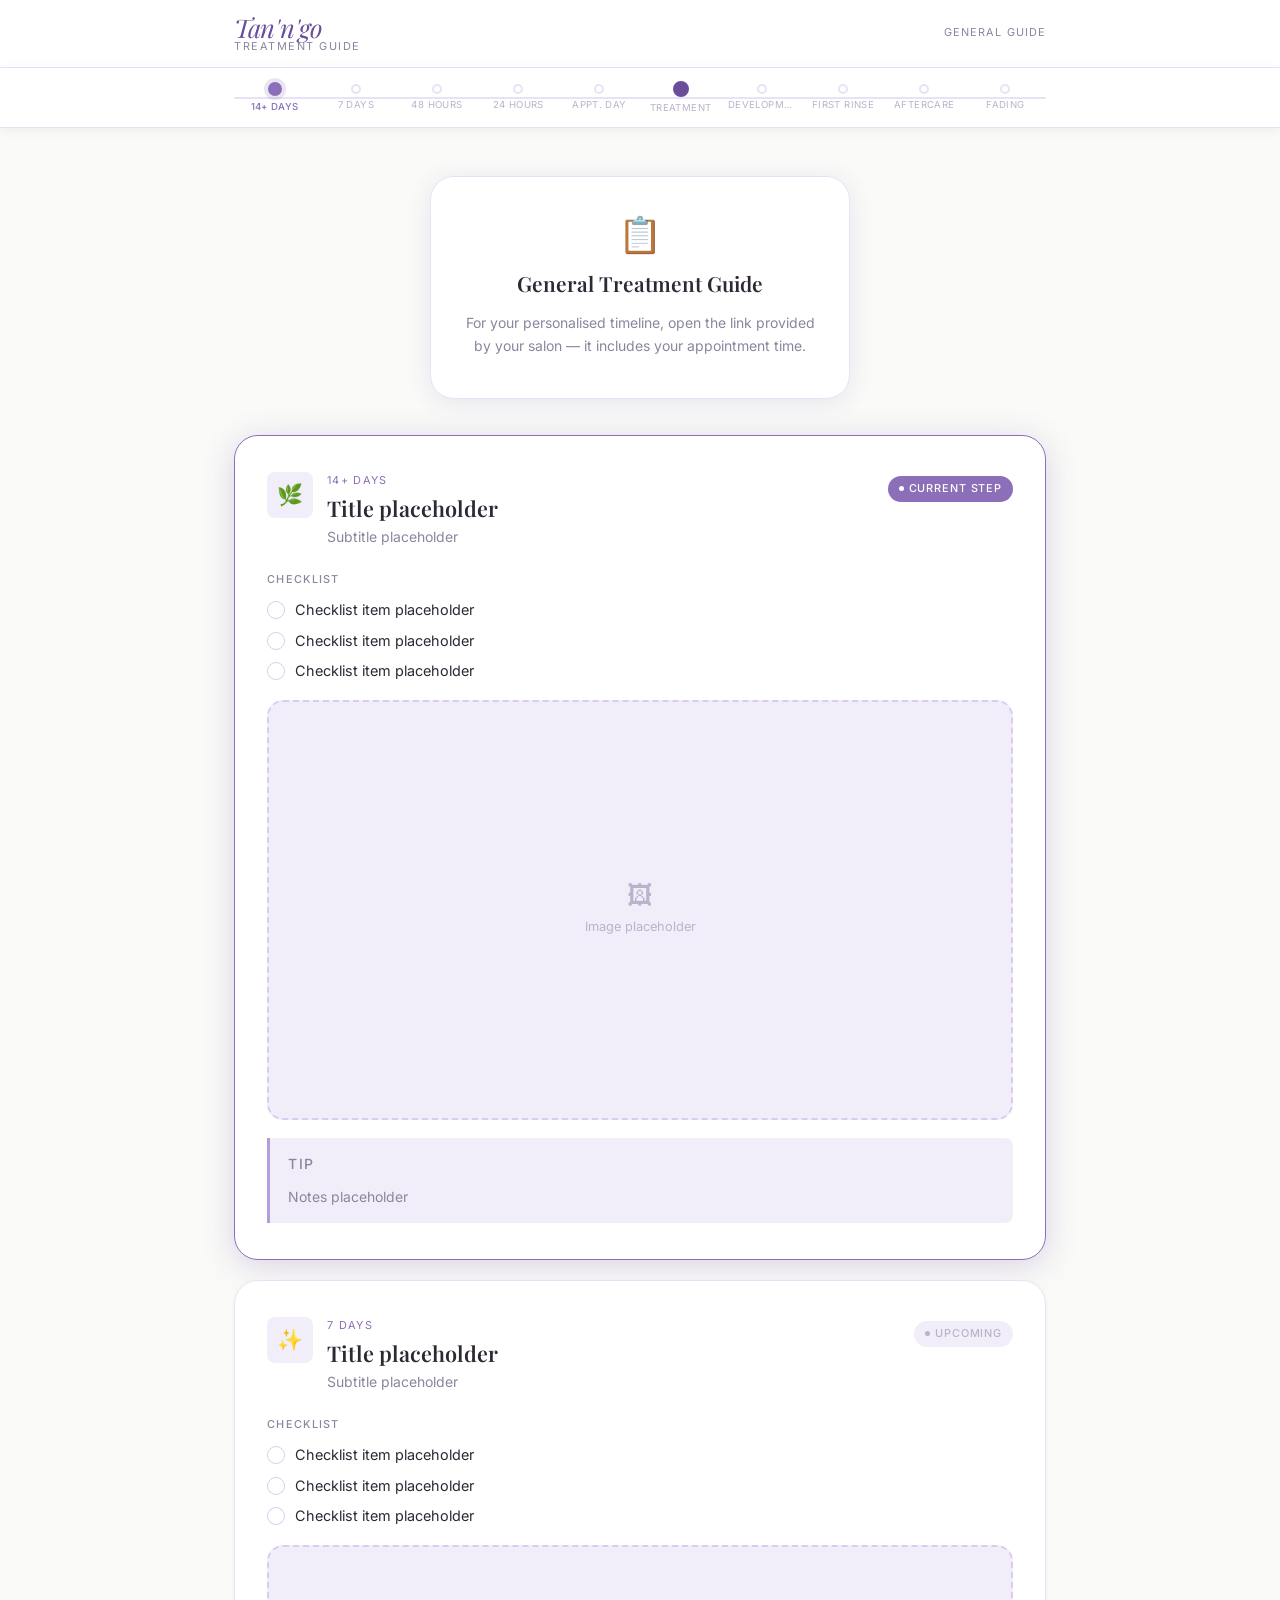
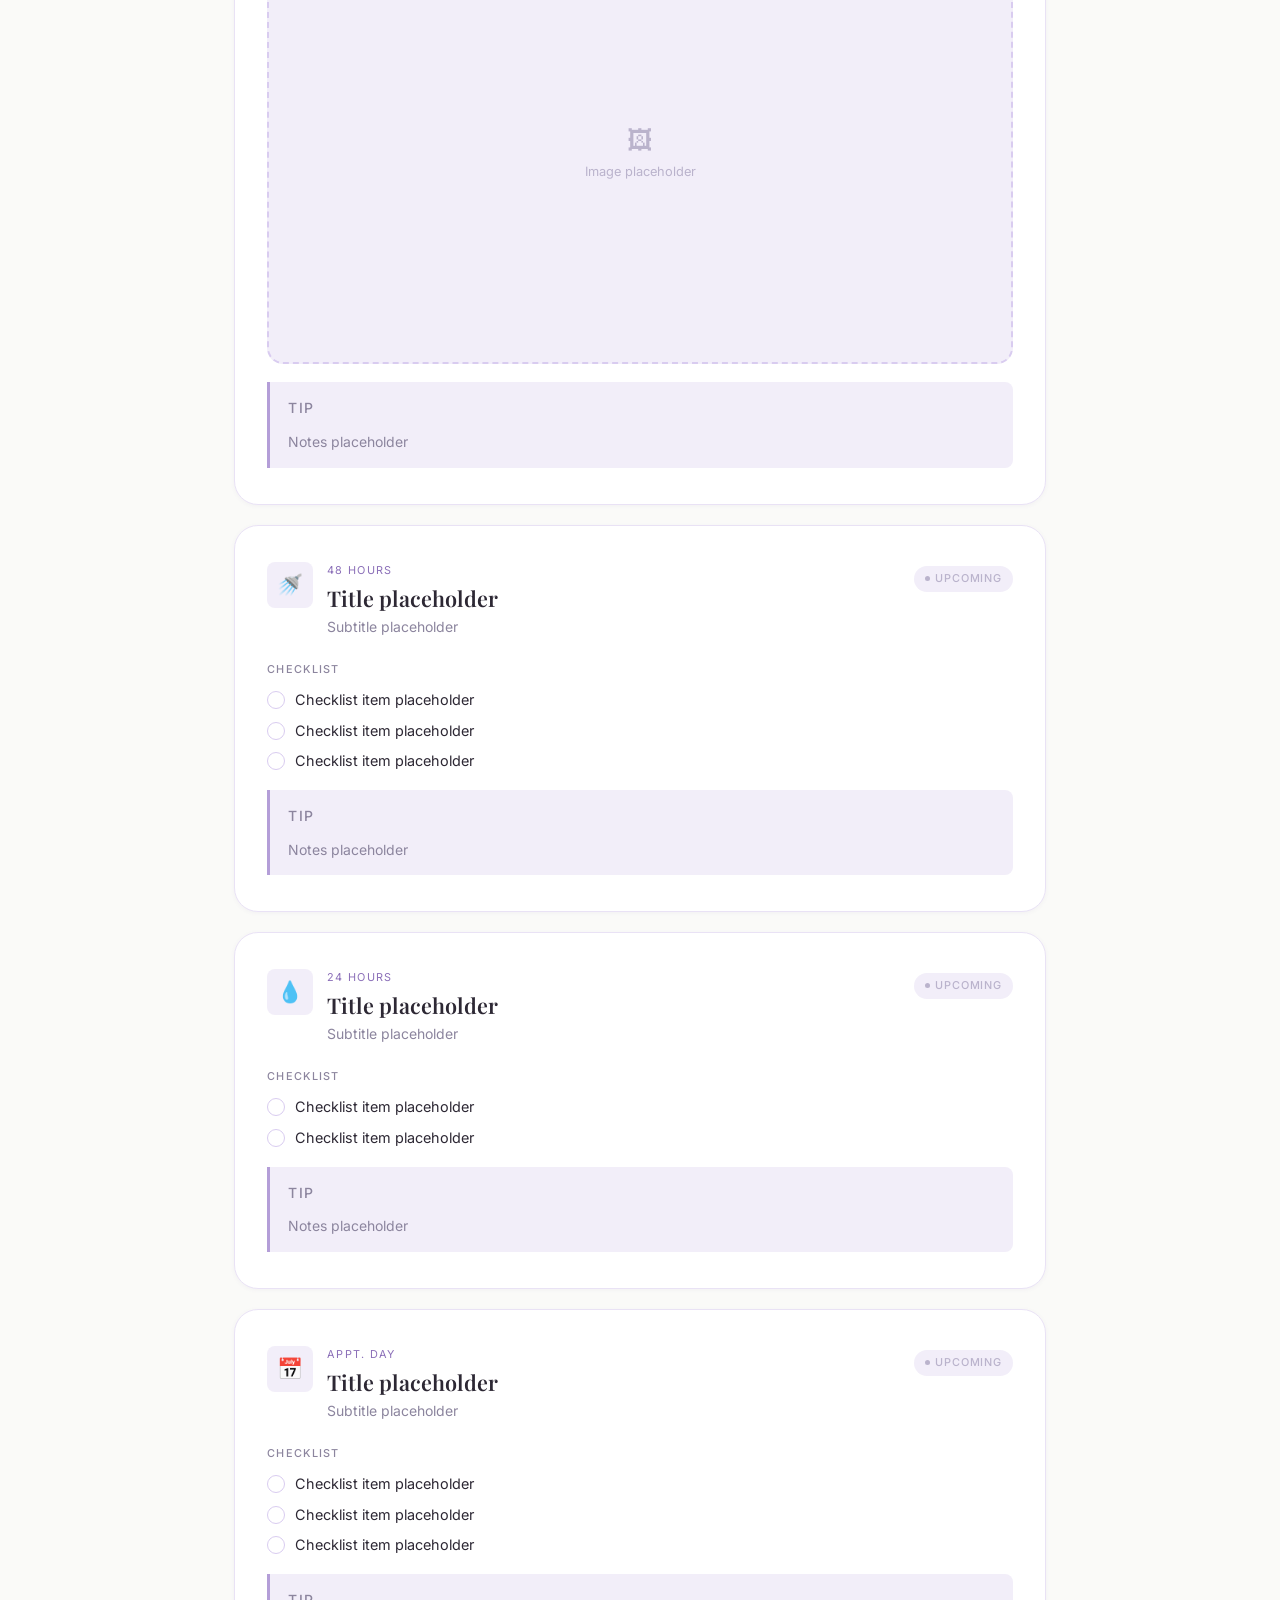
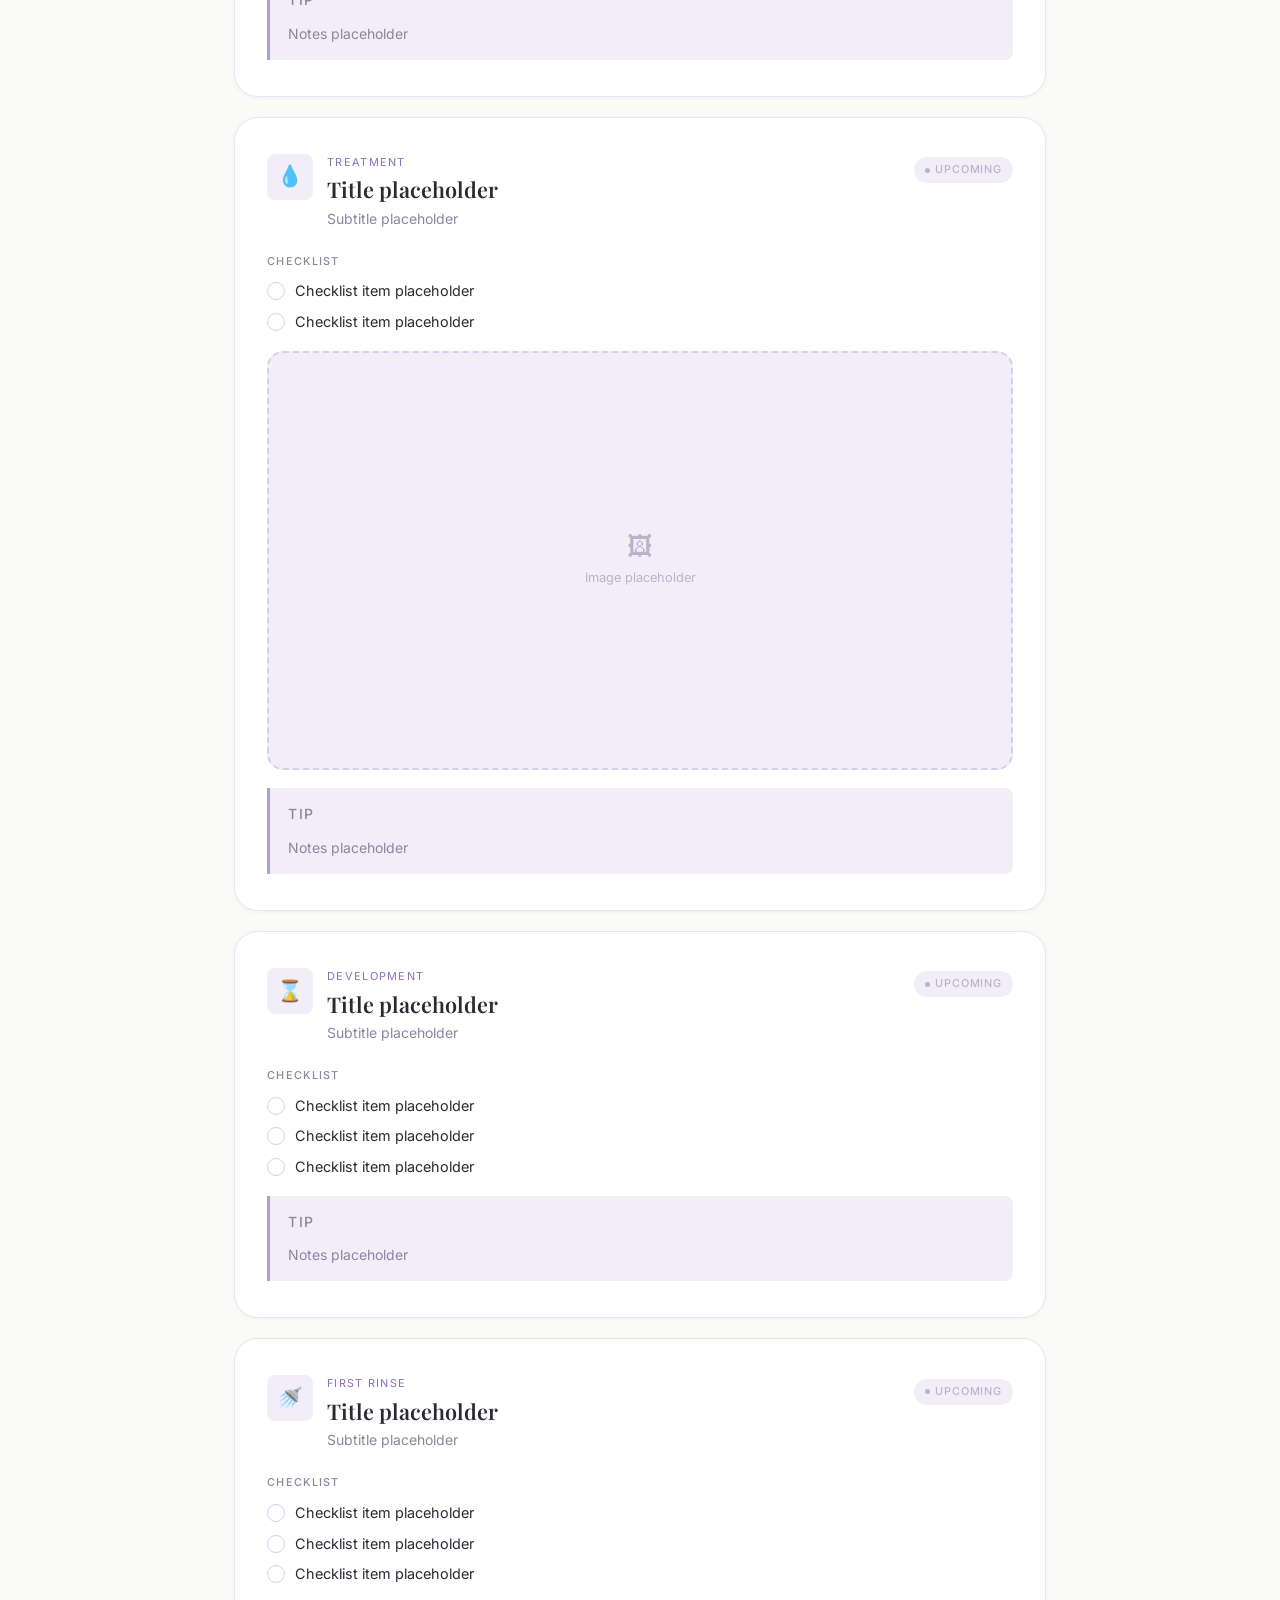
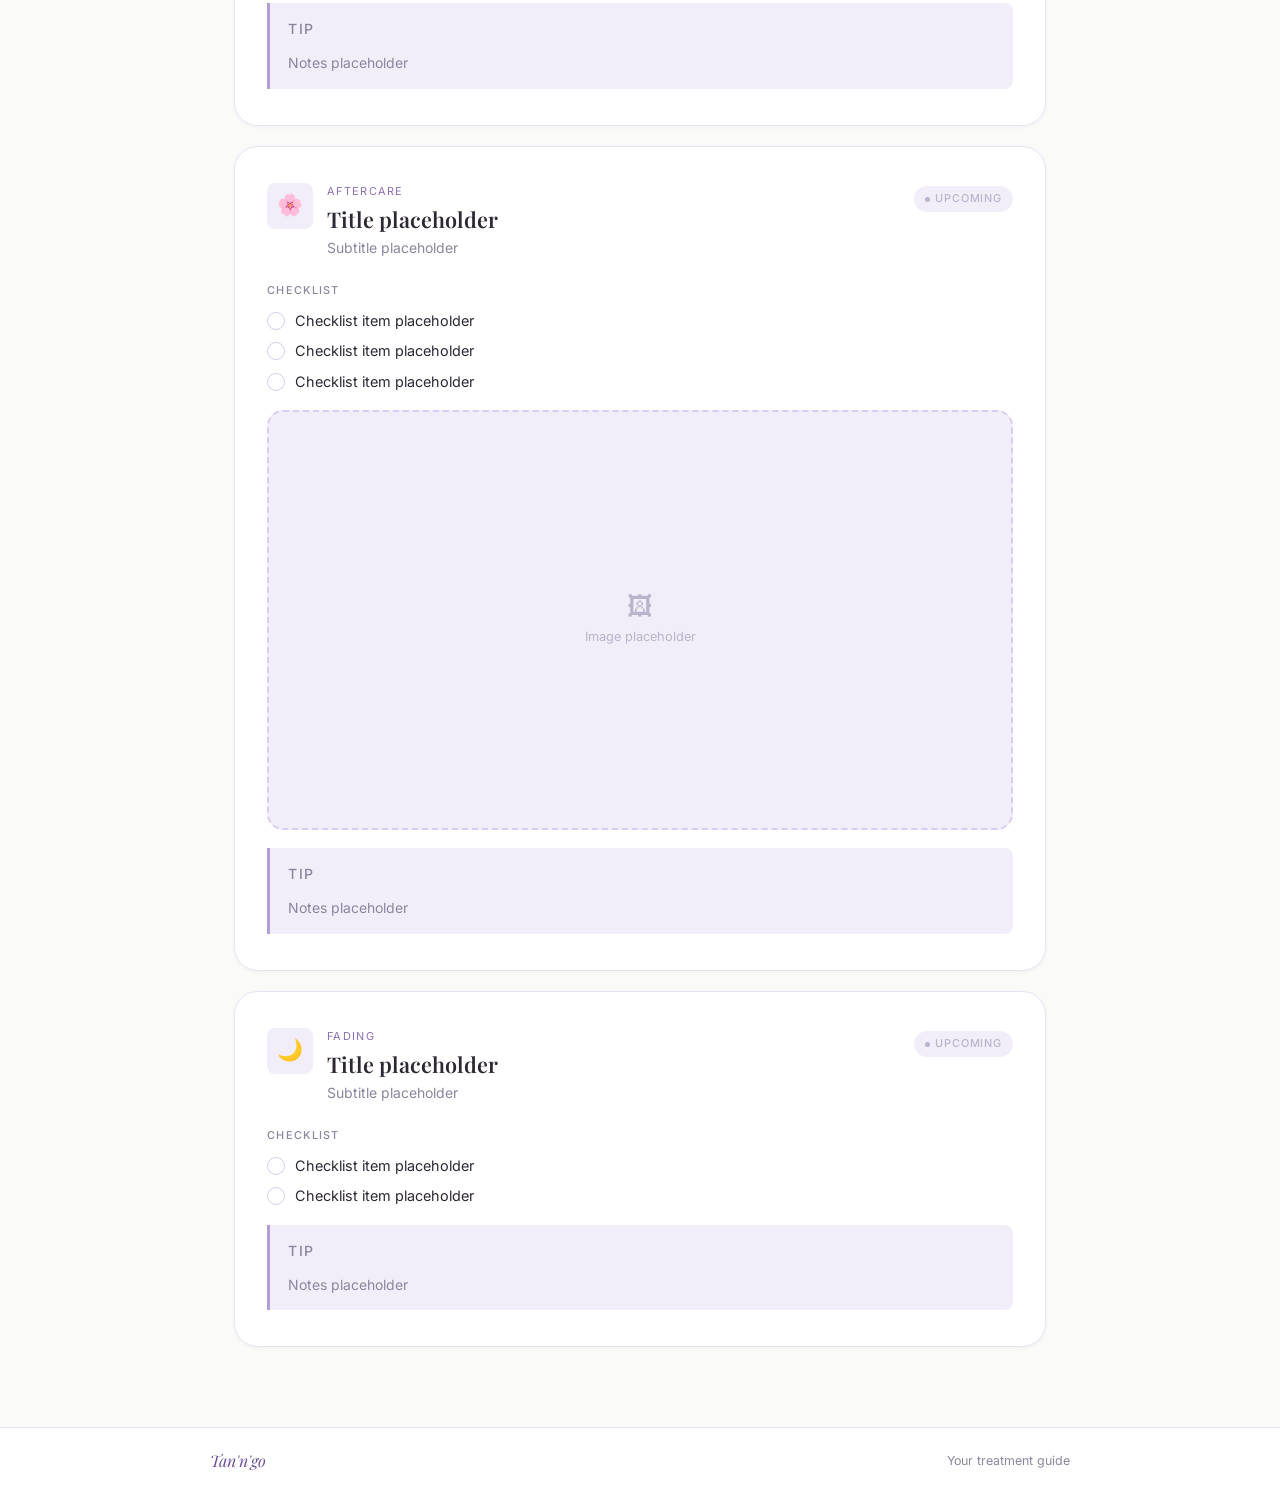
==== index.html @ 3d072a29 "initial commit" ====
<!DOCTYPE html>
<html lang="en">
<head>
  <meta charset="UTF-8">
  <meta name="viewport" content="width=device-width, initial-scale=1.0">
  <title>Tan'n'go &middot; Treatment Guide</title>
  <meta name="description" content="Your personal spray tan treatment guide">
  <meta name="theme-color" content="#FAFAF8">

  <!-- Fonts: Playfair Display (serif headings) + Inter (sans body) -->
  <link rel="preconnect" href="https://fonts.googleapis.com">
  <link rel="preconnect" href="https://fonts.gstatic.com" crossorigin>
  <link href="https://fonts.googleapis.com/css2?family=Playfair+Display:ital,wght@0,400;0,600;1,400&family=Inter:wght@300;400;500&display=swap" rel="stylesheet">

  <link rel="stylesheet" href="styles.css">
</head>
<body class="js-loading">

  <!-- ── Site Header ──────────────────────────────────────── -->
  <header class="site-header" id="site-header">
    <div class="site-header__inner">
      <div class="brand">
        <span class="brand__name">Tan'n'go</span>
        <span class="brand__tagline">Treatment Guide</span>
      </div>
      <div class="appointment-badge" id="appointment-badge" aria-live="polite">
        <!-- Populated by script.js -->
      </div>
    </div>
  </header>

  <!-- ── Sticky Progress Timeline ────────────────────────── -->
  <nav class="progress-timeline" id="progress-timeline" aria-label="Treatment stages">
    <div class="progress-timeline__inner" id="progress-timeline-inner">
      <!-- Populated by script.js -->
    </div>
  </nav>

  <!-- ── No-timestamp notice (shown when URL param is missing) -->
  <div class="no-timestamp-notice" id="no-timestamp-notice" hidden role="status">
    <div class="notice-card">
      <div class="notice-card__icon" aria-hidden="true">&#128203;</div>
      <h2>General Treatment Guide</h2>
      <p>
        For your personalised timeline, open the link provided by your salon &mdash;
        it includes your appointment time.
      </p>
    </div>
  </div>

  <!-- ── Stage Cards ──────────────────────────────────────── -->
  <main class="stages-container" id="stages-container" role="main">
    <!-- Populated by script.js -->
  </main>

  <!-- ── Footer ───────────────────────────────────────────── -->
  <footer class="site-footer">
    <div class="site-footer__inner">
      <span class="site-footer__brand">Tan'n'go</span>
      <span class="site-footer__copy">Your treatment guide</span>
    </div>
  </footer>

  <script src="script.js"></script>
</body>
</html>
---- styles.css ----
/* ============================================================
   Tan'n'go Treatment Guide — Stylesheet
   Mobile-first, premium beauty aesthetic
   ============================================================ */

/* ── Design Tokens ──────────────────────────────────────── */
:root {
  /* Colour palette */
  --c-bg:              #FAFAF8;
  --c-surface:         #FFFFFF;
  --c-surface-raised:  #FFFFFF;
  --c-lavender-pale:   #F2EEF9;
  --c-lavender:        #D9CCF0;
  --c-purple-light:    #B49ED8;
  --c-purple:          #8B6FB8;
  --c-purple-dark:     #6A4E9C;
  --c-text:            #2D2834;
  --c-text-muted:      #8C859E;
  --c-text-faint:      #BAB3CC;
  --c-border:          #E9E2F5;
  --c-success:         #7BAE8C;

  /* Typography */
  --f-serif:  'Playfair Display', Georgia, 'Times New Roman', serif;
  --f-sans:   'Inter', system-ui, -apple-system, BlinkMacSystemFont, sans-serif;

  /* Radii */
  --r-sm:  8px;
  --r-md:  16px;
  --r-lg:  24px;
  --r-xl:  32px;

  /* Shadows */
  --shadow-xs:     0 1px 4px  rgba(107, 78, 156, 0.06);
  --shadow-sm:     0 2px 10px rgba(107, 78, 156, 0.08);
  --shadow-md:     0 4px 24px rgba(107, 78, 156, 0.12);
  --shadow-lg:     0 8px 40px rgba(107, 78, 156, 0.18);
  --shadow-active: 0 6px 32px rgba(107, 78, 156, 0.22);

  /* Layout */
  --header-h:   68px;
  --timeline-h: 60px;
  --max-w:      860px;
  --page-px:    24px;

  /* Transitions */
  --t-fast:   0.15s ease;
  --t-base:   0.25s ease;
  --t-slow:   0.4s ease;
}

/* ── Reset ──────────────────────────────────────────────── */
*,
*::before,
*::after {
  box-sizing: border-box;
  margin: 0;
  padding: 0;
}

html {
  font-size: 16px;
  scroll-behavior: smooth;
  /* Proximity snapping — user can scroll freely, sections snap softly */
  /* scroll-snap-type: y proximity; */
}

body {
  font-family: var(--f-sans);
  background: var(--c-bg);
  color: var(--c-text);
  line-height: 1.65;
  min-height: 100vh;
  -webkit-font-smoothing: antialiased;
}

/* Suppress animation flash on first load */
body.js-loading * {
  animation-play-state: paused !important;
}

/* ── Site Header ────────────────────────────────────────── */
.site-header {
  height: var(--header-h);
  background: var(--c-surface);
  border-bottom: 1px solid var(--c-border);
}

.site-header__inner {
  max-width: var(--max-w);
  margin: 0 auto;
  height: 100%;
  padding: 0 var(--page-px);
  display: flex;
  align-items: center;
  justify-content: space-between;
  gap: 16px;
}

/* Brand */
.brand {
  display: flex;
  flex-direction: column;
  gap: 1px;
  flex-shrink: 0;
}

.brand__name {
  font-family: var(--f-serif);
  font-style: italic;
  font-size: 1.6rem;
  font-weight: 400;
  color: var(--c-purple-dark);
  letter-spacing: -0.01em;
  line-height: 1;
}

.brand__tagline {
  font-size: 0.68rem;
  text-transform: uppercase;
  letter-spacing: 0.14em;
  color: var(--c-text-muted);
  line-height: 1;
}

/* Appointment badge */
.appointment-badge {
  text-align: right;
  min-width: 0;
}

.appointment-badge__label {
  display: block;
  font-size: 0.68rem;
  text-transform: uppercase;
  letter-spacing: 0.1em;
  color: var(--c-text-muted);
  margin-bottom: 2px;
}

.appointment-badge__date {
  display: block;
  font-size: 0.85rem;
  font-weight: 500;
  color: var(--c-text);
  white-space: nowrap;
  overflow: hidden;
  text-overflow: ellipsis;
}

/* ── Sticky Progress Timeline ───────────────────────────── */
.progress-timeline {
  position: sticky;
  top: 0;
  z-index: 200;
  height: var(--timeline-h);
  background: var(--c-surface);
  border-bottom: 1px solid var(--c-border);
  box-shadow: var(--shadow-sm);
}

.progress-timeline__inner {
  position: relative;
  max-width: var(--max-w);
  margin: 0 auto;
  height: 100%;
  padding: 0 var(--page-px);
  display: flex;
  align-items: center;
  overflow-x: auto;
  /* Hide scrollbar — user navigates via stage nodes */
  scrollbar-width: none;
  -ms-overflow-style: none;
  gap: 0;
}

.progress-timeline__inner::-webkit-scrollbar {
  display: none;
}

/* Connecting track behind the nodes */
.timeline-track {
  position: absolute;
  top: 50%;
  left: var(--page-px);
  right: var(--page-px);
  height: 2px;
  background: var(--c-border);
  transform: translateY(-50%);
  pointer-events: none;
  border-radius: 2px;
  overflow: hidden;
}

.timeline-track__fill {
  height: 100%;
  background: linear-gradient(
    90deg,
    var(--c-purple-dark) 0%,
    var(--c-purple-light) 100%
  );
  border-radius: 2px;
  transition: width 0.5s ease;
  width: 0%;
}

/* Individual stage node */
.timeline-node {
  position: relative;
  z-index: 1;
  flex: 1;
  min-width: 0;
  display: flex;
  flex-direction: column;
  align-items: center;
  gap: 5px;
  padding: 4px 2px;
  cursor: pointer;
  border: none;
  background: transparent;
  /* Remove tap highlight on mobile */
  -webkit-tap-highlight-color: transparent;
}

.timeline-node:focus-visible {
  outline: 2px solid var(--c-purple);
  outline-offset: 2px;
  border-radius: 4px;
}

.timeline-node__dot {
  width: 10px;
  height: 10px;
  border-radius: 50%;
  border: 2px solid var(--c-border);
  background: var(--c-surface);
  transition:
    width var(--t-base),
    height var(--t-base),
    background var(--t-base),
    border-color var(--t-base),
    box-shadow var(--t-base);
  flex-shrink: 0;
}

.timeline-node__label {
  font-size: 0.6rem;
  text-transform: uppercase;
  letter-spacing: 0.04em;
  color: var(--c-text-faint);
  text-align: center;
  white-space: nowrap;
  overflow: hidden;
  text-overflow: ellipsis;
  max-width: 68px;
  transition: color var(--t-base);
  line-height: 1.2;
}

/* Past node */
.timeline-node.is-past .timeline-node__dot {
  background: var(--c-purple-light);
  border-color: var(--c-purple-light);
}

.timeline-node.is-past .timeline-node__label {
  color: var(--c-purple-light);
}

/* Active node */
.timeline-node.is-active .timeline-node__dot {
  width: 14px;
  height: 14px;
  background: var(--c-purple);
  border-color: var(--c-purple);
  box-shadow: 0 0 0 4px rgba(139, 111, 184, 0.18);
}

.timeline-node.is-active .timeline-node__label {
  color: var(--c-purple);
  font-weight: 500;
}

/* Special: appointment node */
.timeline-node.is-appointment .timeline-node__dot {
  width: 16px;
  height: 16px;
  background: var(--c-purple-dark);
  border-color: var(--c-purple-dark);
}

.timeline-node.is-appointment.is-past .timeline-node__dot,
.timeline-node.is-appointment.is-active .timeline-node__dot {
  background: var(--c-purple-dark);
  border-color: var(--c-purple-dark);
}

/* ── No-timestamp Notice ────────────────────────────────── */
.no-timestamp-notice {
  padding: 48px var(--page-px) 0;
  display: flex;
  justify-content: center;
}

.notice-card {
  background: var(--c-surface);
  border-radius: var(--r-lg);
  border: 1px solid var(--c-border);
  padding: 40px 32px;
  max-width: 420px;
  text-align: center;
  box-shadow: var(--shadow-md);
}

.notice-card__icon {
  font-size: 2.2rem;
  margin-bottom: 14px;
  line-height: 1;
}

.notice-card h2 {
  font-family: var(--f-serif);
  font-size: 1.3rem;
  font-weight: 600;
  color: var(--c-text);
  margin-bottom: 10px;
}

.notice-card p {
  font-size: 0.875rem;
  color: var(--c-text-muted);
  line-height: 1.7;
}

/* ── Stages Container ───────────────────────────────────── */
.stages-container {
  max-width: var(--max-w);
  margin: 0 auto;
  padding: 36px var(--page-px) 80px;
  display: flex;
  flex-direction: column;
  gap: 20px;
}

/* ── Stage Card ─────────────────────────────────────────── */
.stage-section {
  background: var(--c-surface);
  border-radius: var(--r-lg);
  border: 1.5px solid var(--c-border);
  padding: 36px 32px;
  box-shadow: var(--shadow-xs);
  transition:
    opacity var(--t-slow),
    border-color var(--t-slow),
    box-shadow var(--t-slow);
  /* Offset accounts for sticky timeline height */
  scroll-snap-align: start;
  scroll-margin-top: calc(var(--timeline-h) + 12px);
  animation: stage-enter 0.45s ease both;
}

/* Past: visually faded */
.stage-section.is-past {
  opacity: 0.55;
}

.stage-section.is-past:hover {
  opacity: 0.75;
}

/* Future: subdued */
.stage-section.is-future {
  opacity: 0.45;
}

.stage-section.is-future:hover {
  opacity: 0.65;
}

/* Current: prominent */
.stage-section.is-current {
  border-color: var(--c-purple);
  box-shadow: var(--shadow-active);
  opacity: 1;
}

/* ── Stage Header ───────────────────────────────────────── */
.stage-header {
  display: flex;
  align-items: flex-start;
  gap: 14px;
  margin-bottom: 24px;
}

.stage-header__icon {
  width: 46px;
  height: 46px;
  border-radius: var(--r-sm);
  background: var(--c-lavender-pale);
  display: flex;
  align-items: center;
  justify-content: center;
  font-size: 1.3rem;
  flex-shrink: 0;
  line-height: 1;
}

.stage-header__text {
  flex: 1;
  min-width: 0;
}

.stage-header__timeline-label {
  font-size: 0.68rem;
  text-transform: uppercase;
  letter-spacing: 0.12em;
  color: var(--c-purple);
  margin-bottom: 4px;
}

.stage-header__title {
  font-family: var(--f-serif);
  font-size: 1.35rem;
  font-weight: 600;
  color: var(--c-text);
  line-height: 1.3;
  margin-bottom: 4px;
}

.stage-header__subtitle {
  font-size: 0.875rem;
  color: var(--c-text-muted);
  line-height: 1.5;
}

/* Status badge */
.stage-header__badge-wrap {
  flex-shrink: 0;
}

.stage-badge {
  display: inline-flex;
  align-items: center;
  gap: 5px;
  padding: 4px 11px;
  border-radius: 100px;
  font-size: 0.68rem;
  font-weight: 500;
  text-transform: uppercase;
  letter-spacing: 0.08em;
  white-space: nowrap;
}

.stage-badge--current {
  background: var(--c-purple);
  color: #fff;
}

.stage-badge--past {
  background: var(--c-lavender-pale);
  color: var(--c-purple-light);
}

.stage-badge--future {
  background: var(--c-lavender-pale);
  color: var(--c-text-faint);
}

.stage-badge__dot {
  width: 5px;
  height: 5px;
  border-radius: 50%;
  background: currentColor;
  flex-shrink: 0;
}

/* ── Countdown Component ────────────────────────────────── */
.countdown {
  background: var(--c-lavender-pale);
  border-radius: var(--r-md);
  padding: 22px 20px 18px;
  margin-bottom: 22px;
  text-align: center;
}

.countdown__label {
  font-size: 0.7rem;
  text-transform: uppercase;
  letter-spacing: 0.12em;
  color: var(--c-purple);
  margin-bottom: 14px;
}

.countdown__display {
  display: flex;
  justify-content: center;
  align-items: flex-end;
  gap: 2px;
}

.countdown__unit {
  display: flex;
  flex-direction: column;
  align-items: center;
  min-width: 54px;
}

.countdown__value {
  font-family: var(--f-serif);
  font-size: 2.1rem;
  font-weight: 600;
  color: var(--c-purple-dark);
  line-height: 1;
  letter-spacing: -0.02em;
  min-width: 2ch;
  text-align: center;
}

.countdown__unit-label {
  font-size: 0.62rem;
  text-transform: uppercase;
  letter-spacing: 0.1em;
  color: var(--c-text-muted);
  margin-top: 5px;
}

.countdown__sep {
  font-size: 1.8rem;
  color: var(--c-lavender);
  line-height: 1;
  padding-bottom: 6px;
  font-family: var(--f-serif);
  user-select: none;
}

.countdown__passed {
  font-family: var(--f-serif);
  font-style: italic;
  color: var(--c-text-muted);
  font-size: 1rem;
  padding: 4px 0;
}

/* ── Stage Body ─────────────────────────────────────────── */
.stage-body {
  display: flex;
  flex-direction: column;
  gap: 18px;
}

/* Section sub-label */
.sub-label {
  font-size: 0.68rem;
  text-transform: uppercase;
  letter-spacing: 0.12em;
  color: var(--c-text-muted);
  font-weight: 500;
  margin-bottom: 10px;
}

/* Checklist */
.checklist {
  list-style: none;
  display: flex;
  flex-direction: column;
  gap: 9px;
}

.checklist__item {
  display: flex;
  align-items: flex-start;
  gap: 10px;
  font-size: 0.9rem;
  color: var(--c-text);
  line-height: 1.5;
}

.checklist__item-check {
  width: 18px;
  height: 18px;
  border-radius: 50%;
  border: 1.5px solid var(--c-lavender);
  flex-shrink: 0;
  margin-top: 2px;
  display: flex;
  align-items: center;
  justify-content: center;
  transition: background var(--t-base), border-color var(--t-base);
}

.is-past .checklist__item-check {
  background: var(--c-purple-light);
  border-color: var(--c-purple-light);
}

.checklist__item-check svg {
  display: none;
  color: #fff;
}

.is-past .checklist__item-check svg {
  display: block;
}

/* Image placeholder */
.img-placeholder {
  aspect-ratio: 16 / 9;
  background: var(--c-lavender-pale);
  border-radius: var(--r-md);
  border: 2px dashed var(--c-lavender);
  display: flex;
  flex-direction: column;
  align-items: center;
  justify-content: center;
  gap: 8px;
  color: var(--c-text-faint);
  font-size: 0.8rem;
  text-align: center;
  padding: 20px;
}

.img-placeholder__icon {
  font-size: 1.6rem;
  line-height: 1;
}

/* Notes / tips block */
.stage-notes {
  background: var(--c-lavender-pale);
  border-left: 3px solid var(--c-purple-light);
  border-radius: 0 var(--r-sm) var(--r-sm) 0;
  padding: 14px 18px;
}

.stage-notes p {
  font-size: 0.875rem;
  color: var(--c-text-muted);
  line-height: 1.7;
}

/* ── Animations ─────────────────────────────────────────── */
@keyframes stage-enter {
  from {
    opacity: 0;
    transform: translateY(14px);
  }
  to {
    opacity: 1;
    transform: translateY(0);
  }
}

/* Final opacity is overridden by state classes after animation */
.stage-section.is-past  { animation-name: stage-enter; }
.stage-section.is-future { animation-name: stage-enter; }

@media (prefers-reduced-motion: reduce) {
  *,
  *::before,
  *::after {
    animation-duration: 0.01ms !important;
    animation-iteration-count: 1 !important;
    transition-duration: 0.01ms !important;
  }

  html {
    scroll-behavior: auto;
  }
}

/* ── Footer ─────────────────────────────────────────────── */
.site-footer {
  border-top: 1px solid var(--c-border);
  padding: 20px var(--page-px);
  background: var(--c-surface);
}

.site-footer__inner {
  max-width: var(--max-w);
  margin: 0 auto;
  display: flex;
  align-items: center;
  justify-content: space-between;
  gap: 8px;
}

.site-footer__brand {
  font-family: var(--f-serif);
  font-style: italic;
  font-size: 1rem;
  color: var(--c-purple-dark);
}

.site-footer__copy {
  font-size: 0.78rem;
  color: var(--c-text-muted);
}

/* ── Responsive: tablet ─────────────────────────────────── */
@media (max-width: 680px) {
  :root {
    --header-h:   60px;
    --timeline-h: 54px;
    --page-px:    16px;
  }

  .brand__name {
    font-size: 1.35rem;
  }

  .stages-container {
    padding-top: 24px;
    gap: 14px;
  }

  .stage-section {
    padding: 26px 20px;
  }

  .stage-header {
    flex-wrap: wrap;
  }

  /* Move badge above title on narrow screens */
  .stage-header__badge-wrap {
    order: -1;
    width: 100%;
  }

  .stage-header__icon {
    width: 40px;
    height: 40px;
    font-size: 1.1rem;
  }

  .stage-header__title {
    font-size: 1.2rem;
  }

  .countdown__value {
    font-size: 1.7rem;
  }

  .countdown__unit {
    min-width: 46px;
  }

  .timeline-node__label {
    font-size: 0.55rem;
    max-width: 52px;
  }
}

/* ── Responsive: small phone ────────────────────────────── */
@media (max-width: 400px) {
  /* Hide labels on very small screens, keep dots only */
  .timeline-node__label {
    display: none;
  }

  .timeline-node__dot {
    width: 9px;
    height: 9px;
  }

  .timeline-node.is-active .timeline-node__dot {
    width: 13px;
    height: 13px;
  }

  .appointment-badge__date {
    font-size: 0.75rem;
  }
}
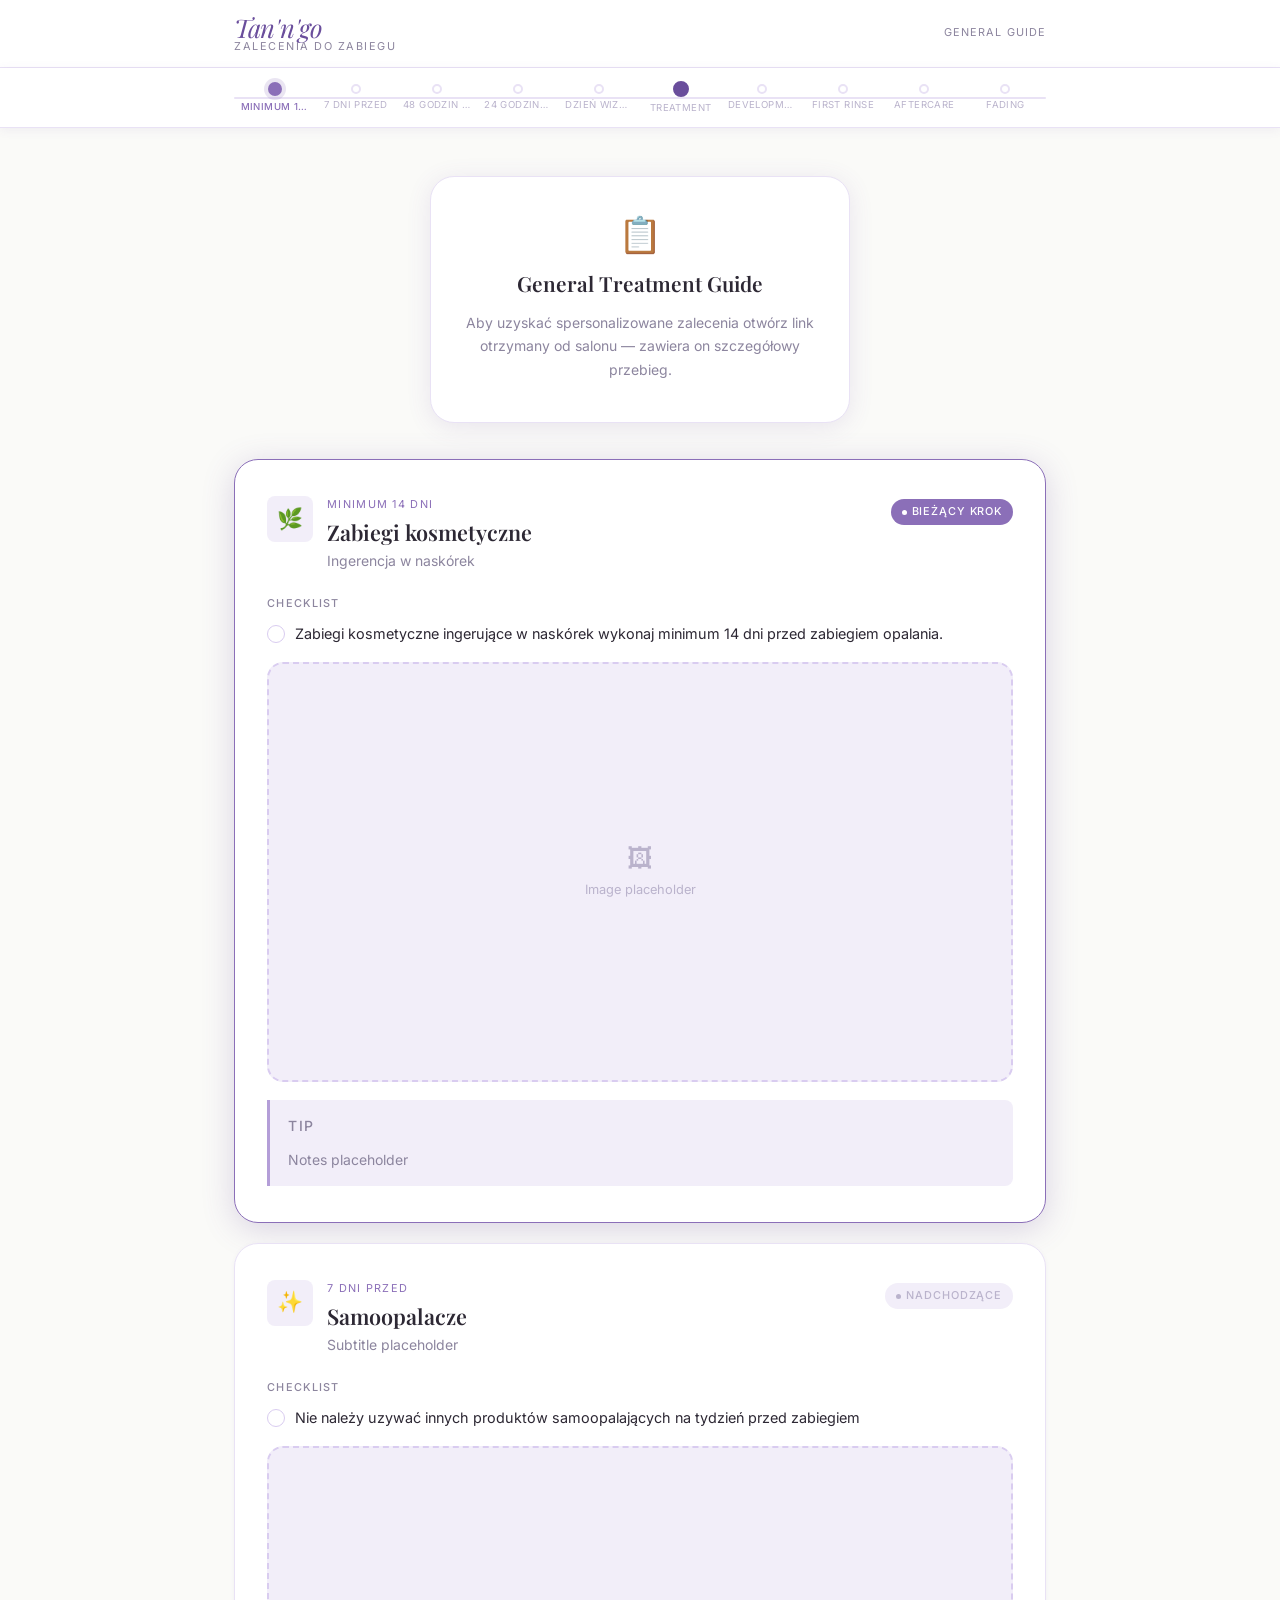
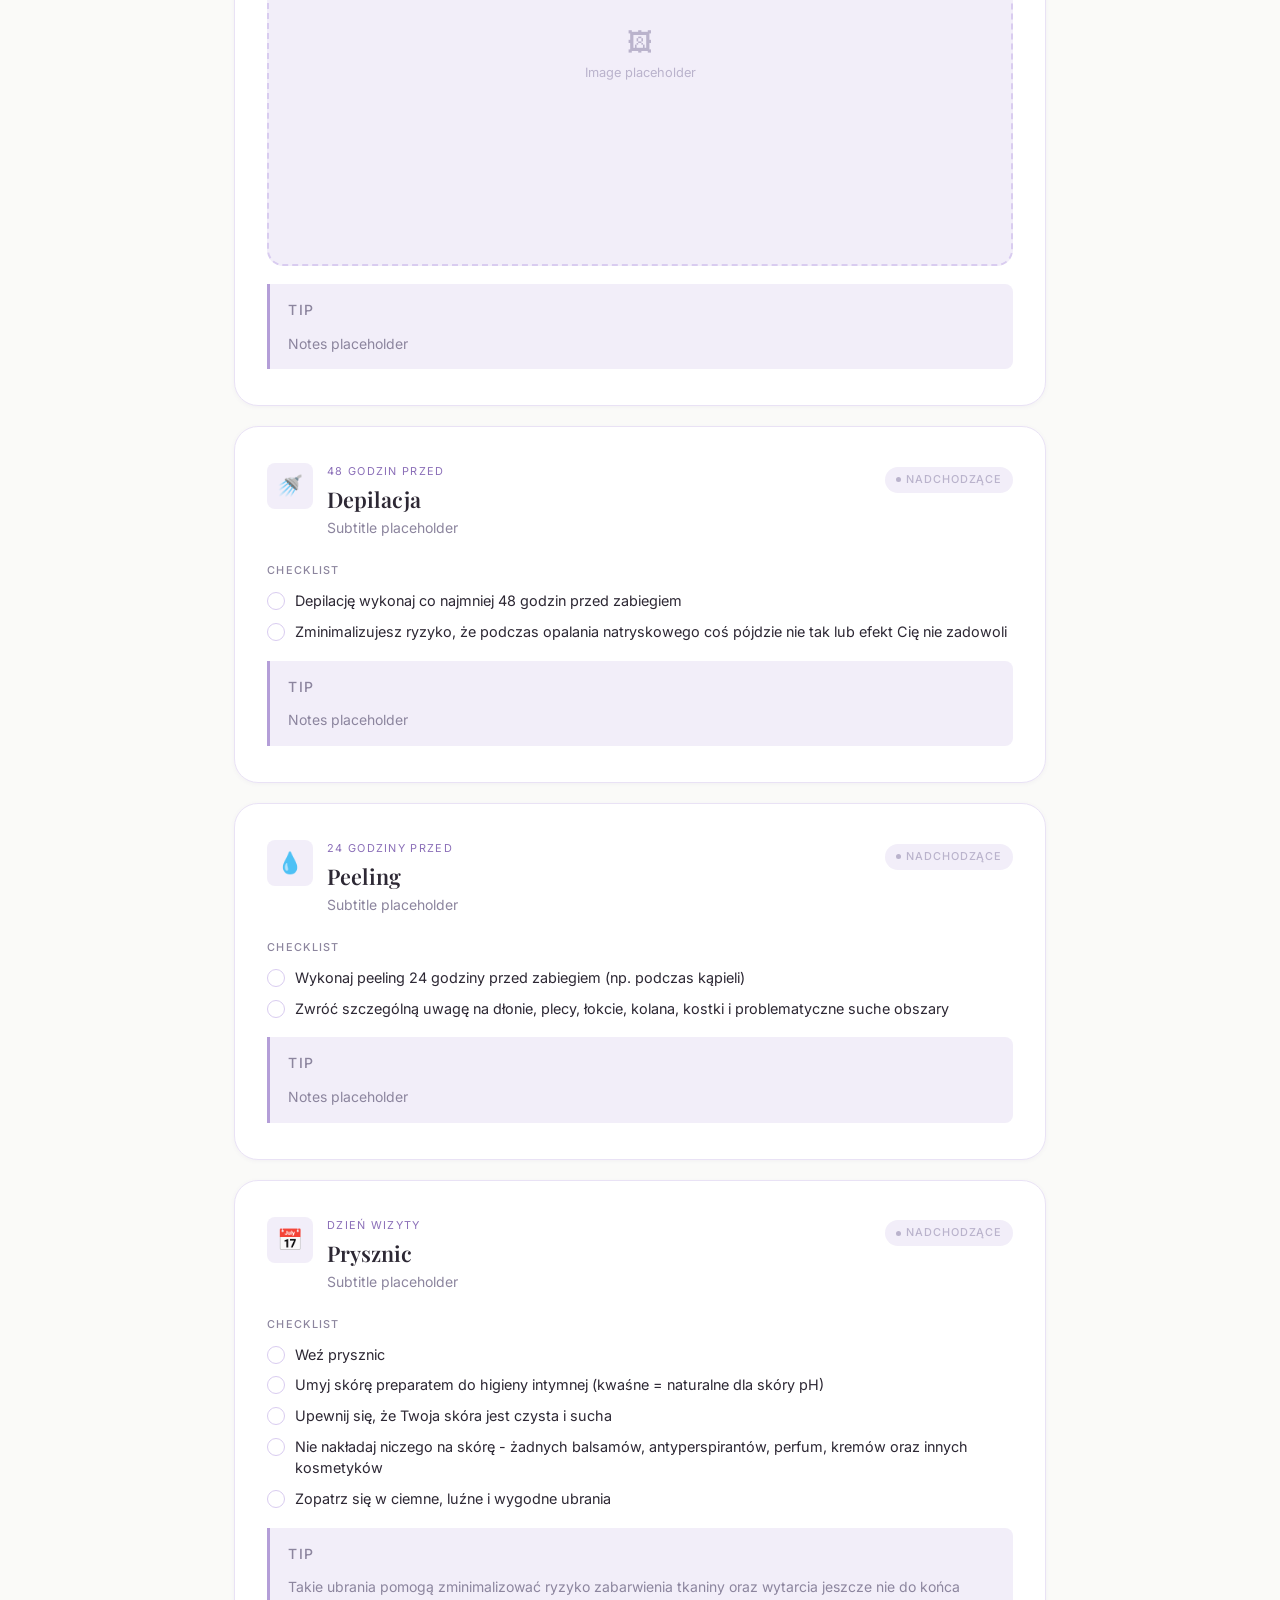
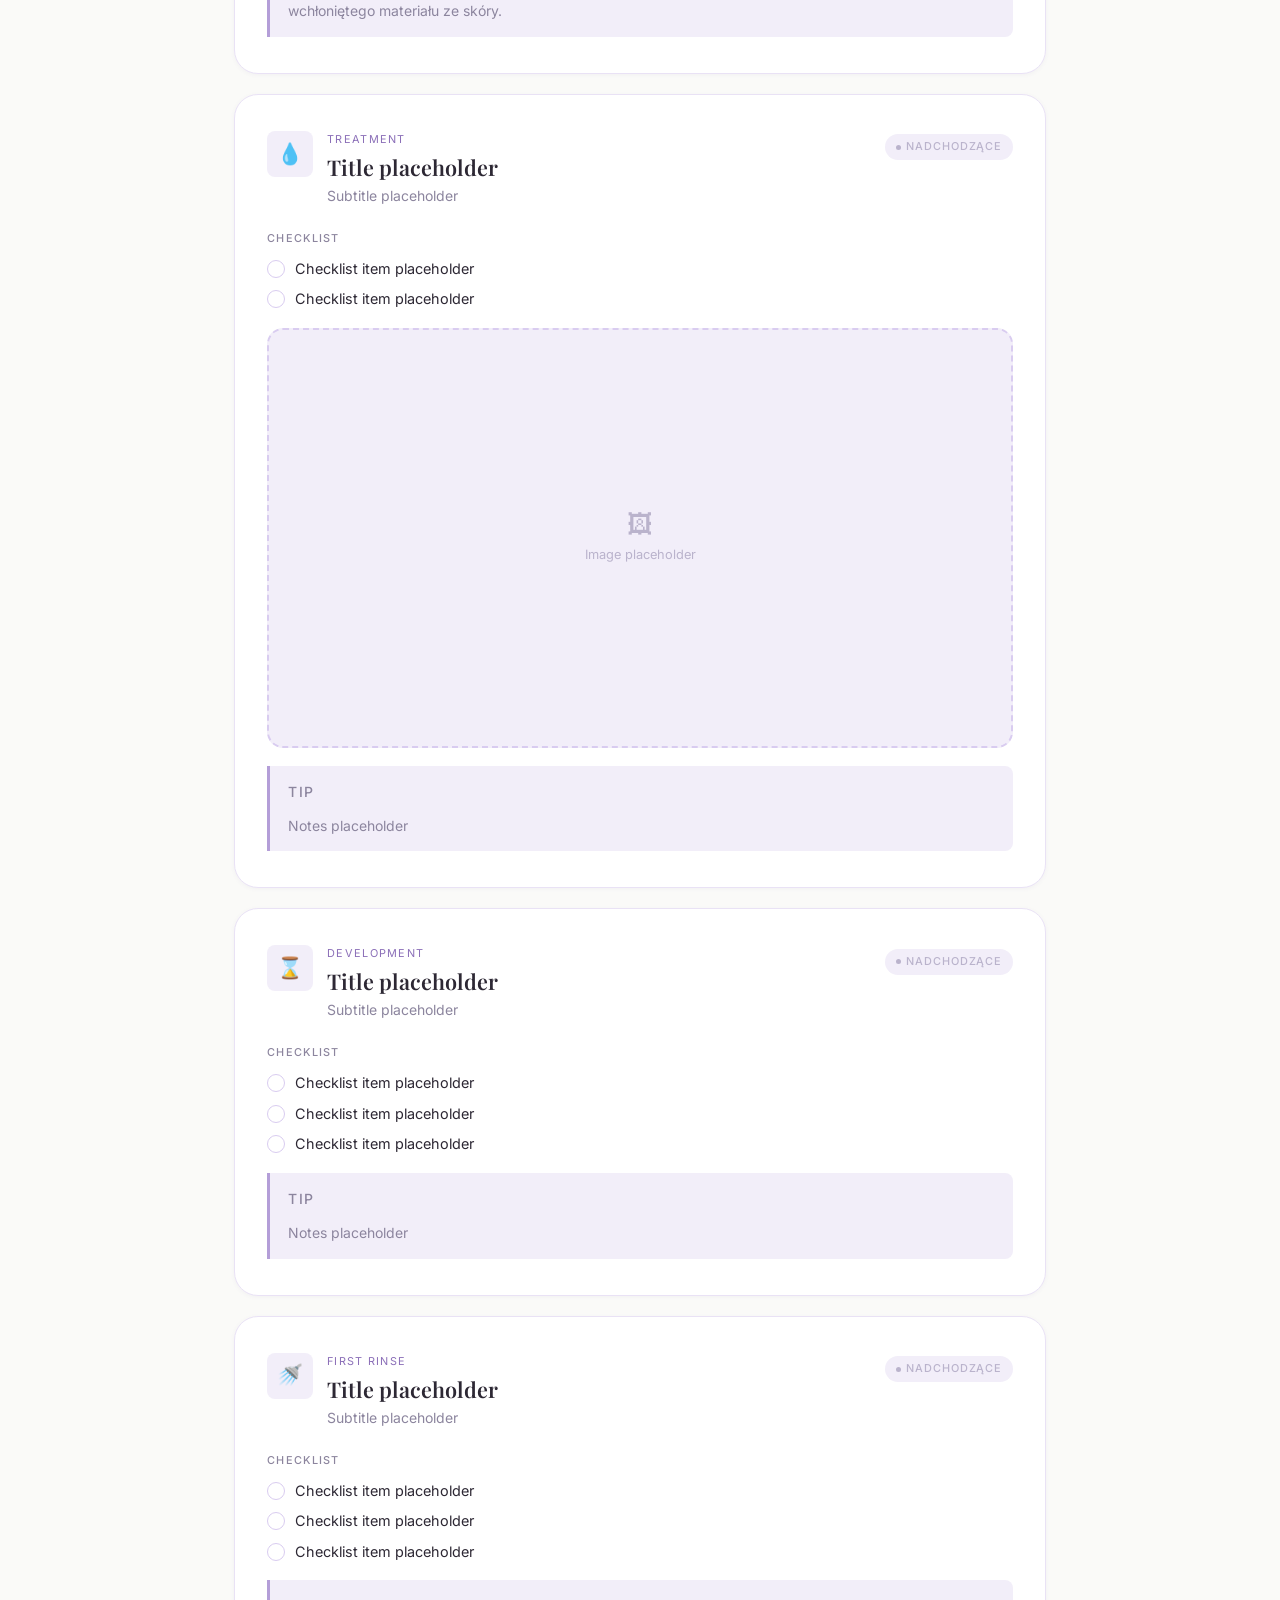
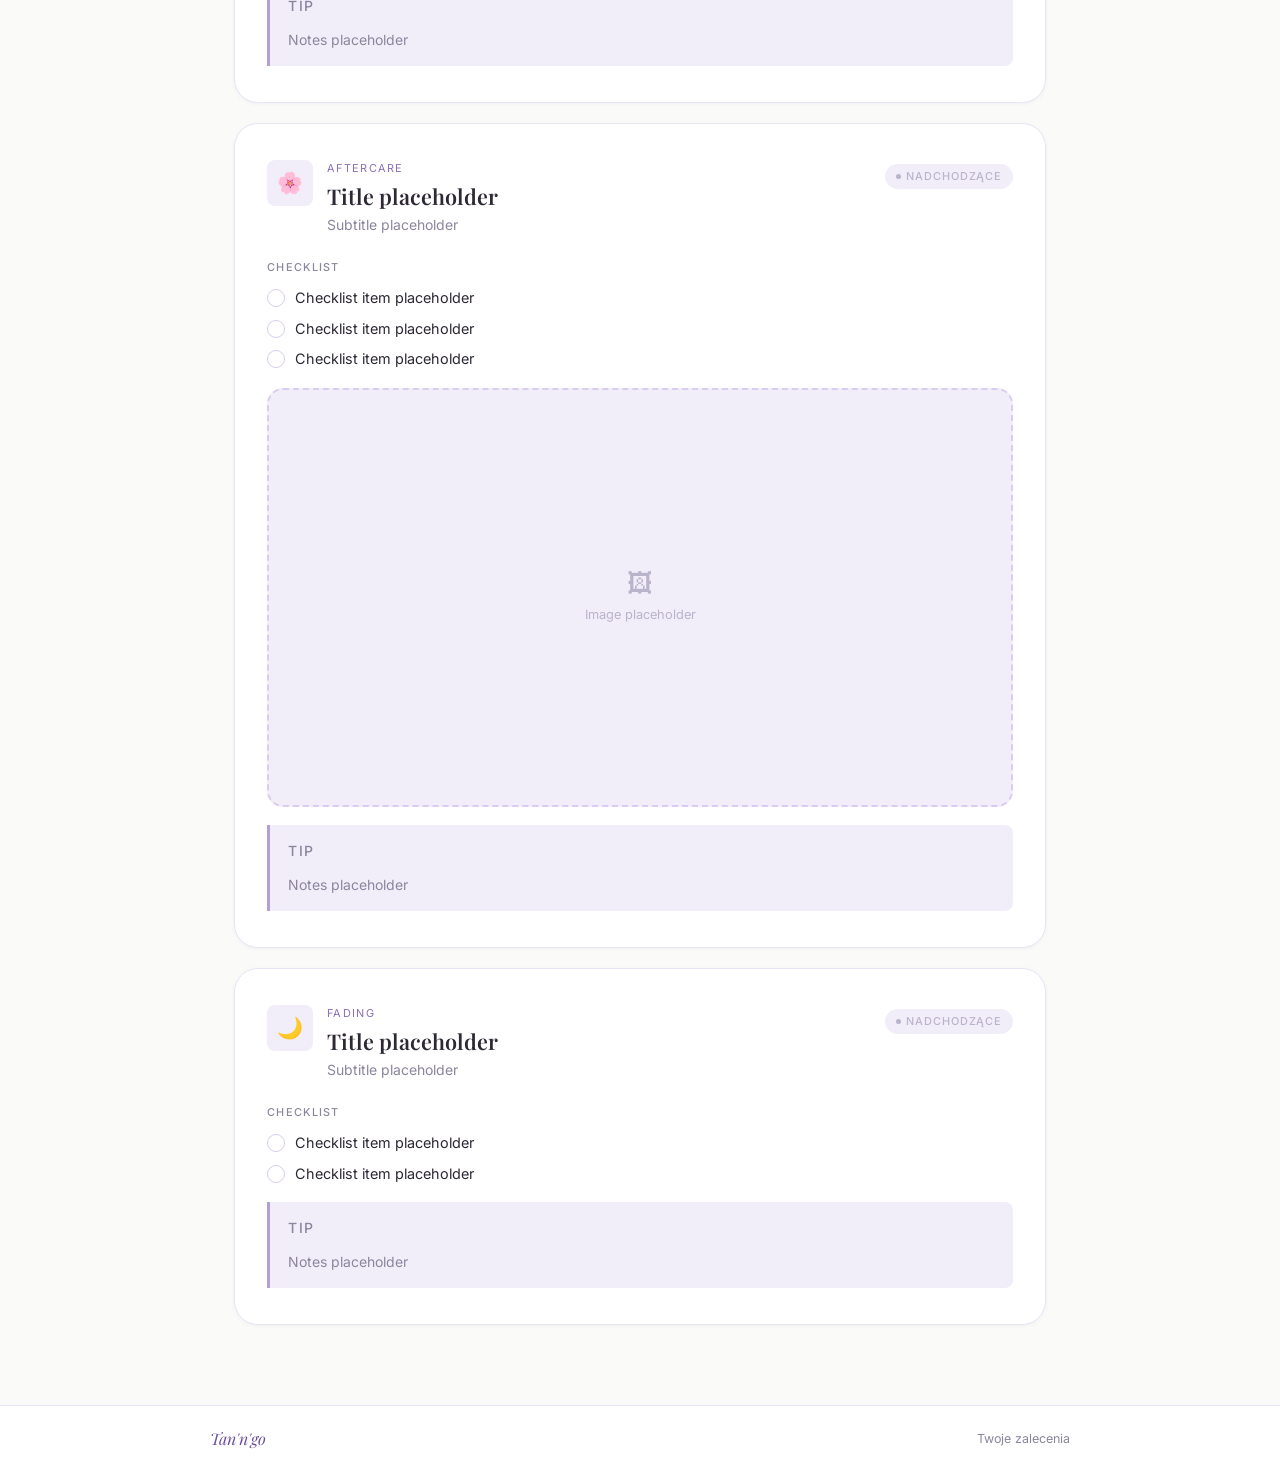
==== commit 3375d757: "feat: translate main guide to Polish" ====
--- a/index.html
+++ b/index.html
@@ -3,7 +3,7 @@
 <head>
   <meta charset="UTF-8">
   <meta name="viewport" content="width=device-width, initial-scale=1.0">
-  <title>Tan'n'go &middot; Treatment Guide</title>
+  <title>Tan'n'go &middot; Zalecenia do Zabiegu</title>
   <meta name="description" content="Your personal spray tan treatment guide">
   <meta name="theme-color" content="#FAFAF8">
 
@@ -21,7 +21,7 @@
     <div class="site-header__inner">
       <div class="brand">
         <span class="brand__name">Tan'n'go</span>
-        <span class="brand__tagline">Treatment Guide</span>
+        <span class="brand__tagline">Zalecenia do Zabiegu</span>
       </div>
       <div class="appointment-badge" id="appointment-badge" aria-live="polite">
         <!-- Populated by script.js -->
@@ -42,8 +42,8 @@
       <div class="notice-card__icon" aria-hidden="true">&#128203;</div>
       <h2>General Treatment Guide</h2>
       <p>
-        For your personalised timeline, open the link provided by your salon &mdash;
-        it includes your appointment time.
+        Aby uzyskać spersonalizowane zalecenia otwórz link otrzymany od salonu &mdash;
+        zawiera on szczegółowy przebieg.
       </p>
     </div>
   </div>
@@ -57,7 +57,7 @@
   <footer class="site-footer">
     <div class="site-footer__inner">
       <span class="site-footer__brand">Tan'n'go</span>
-      <span class="site-footer__copy">Your treatment guide</span>
+      <span class="site-footer__copy">Twoje zalecenia</span>
     </div>
   </footer>
 
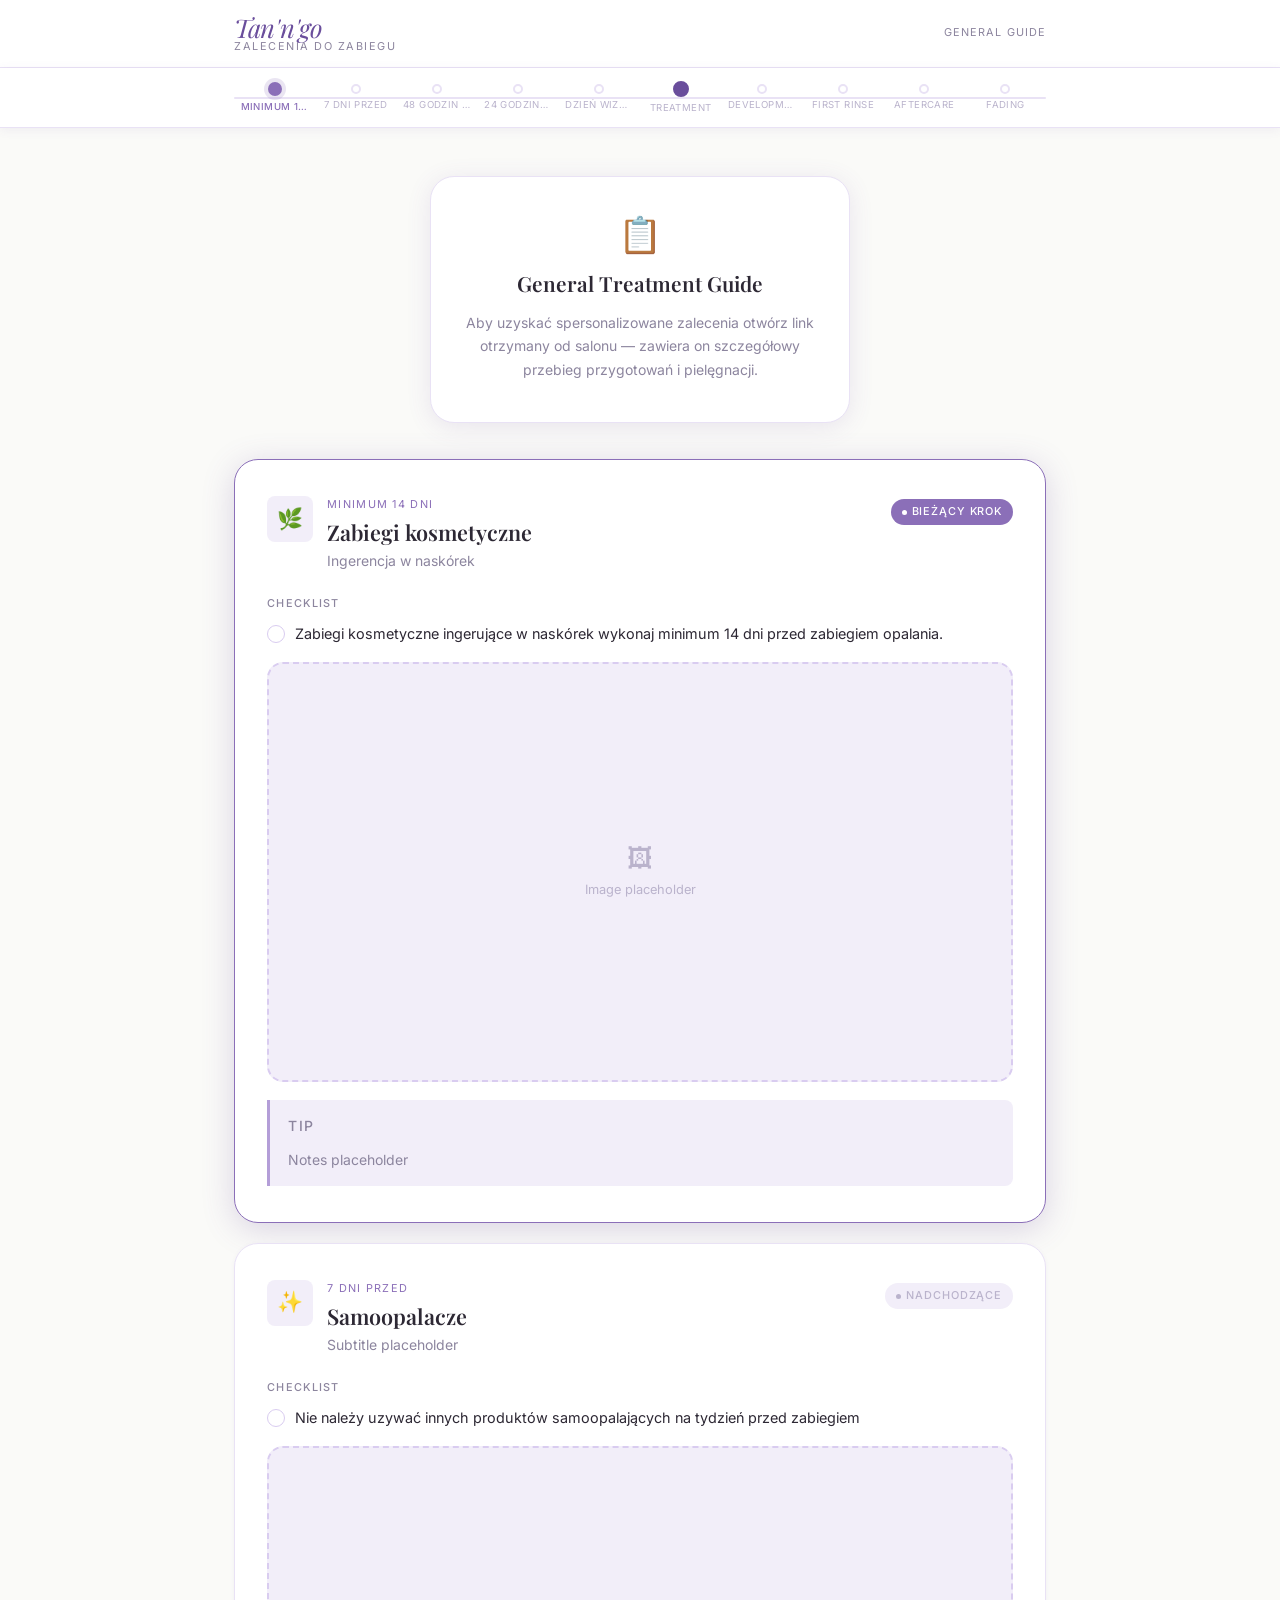
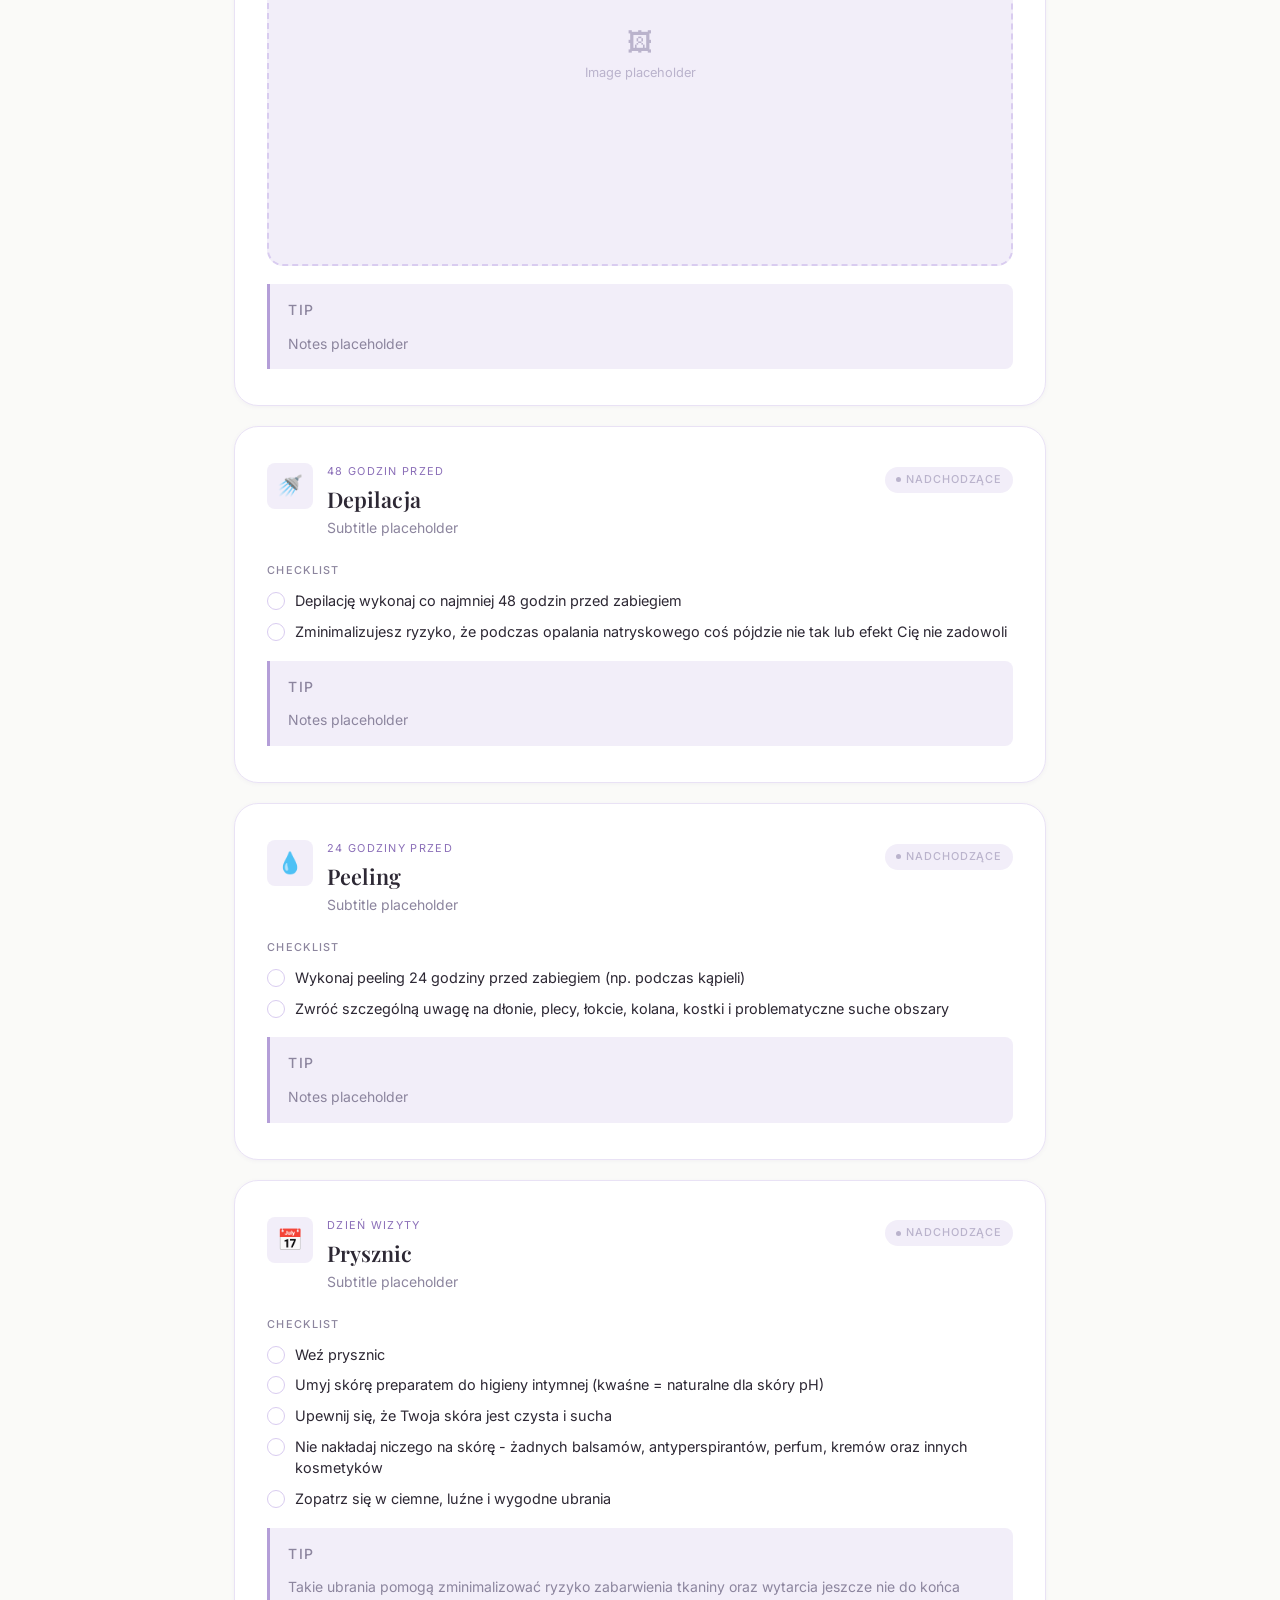
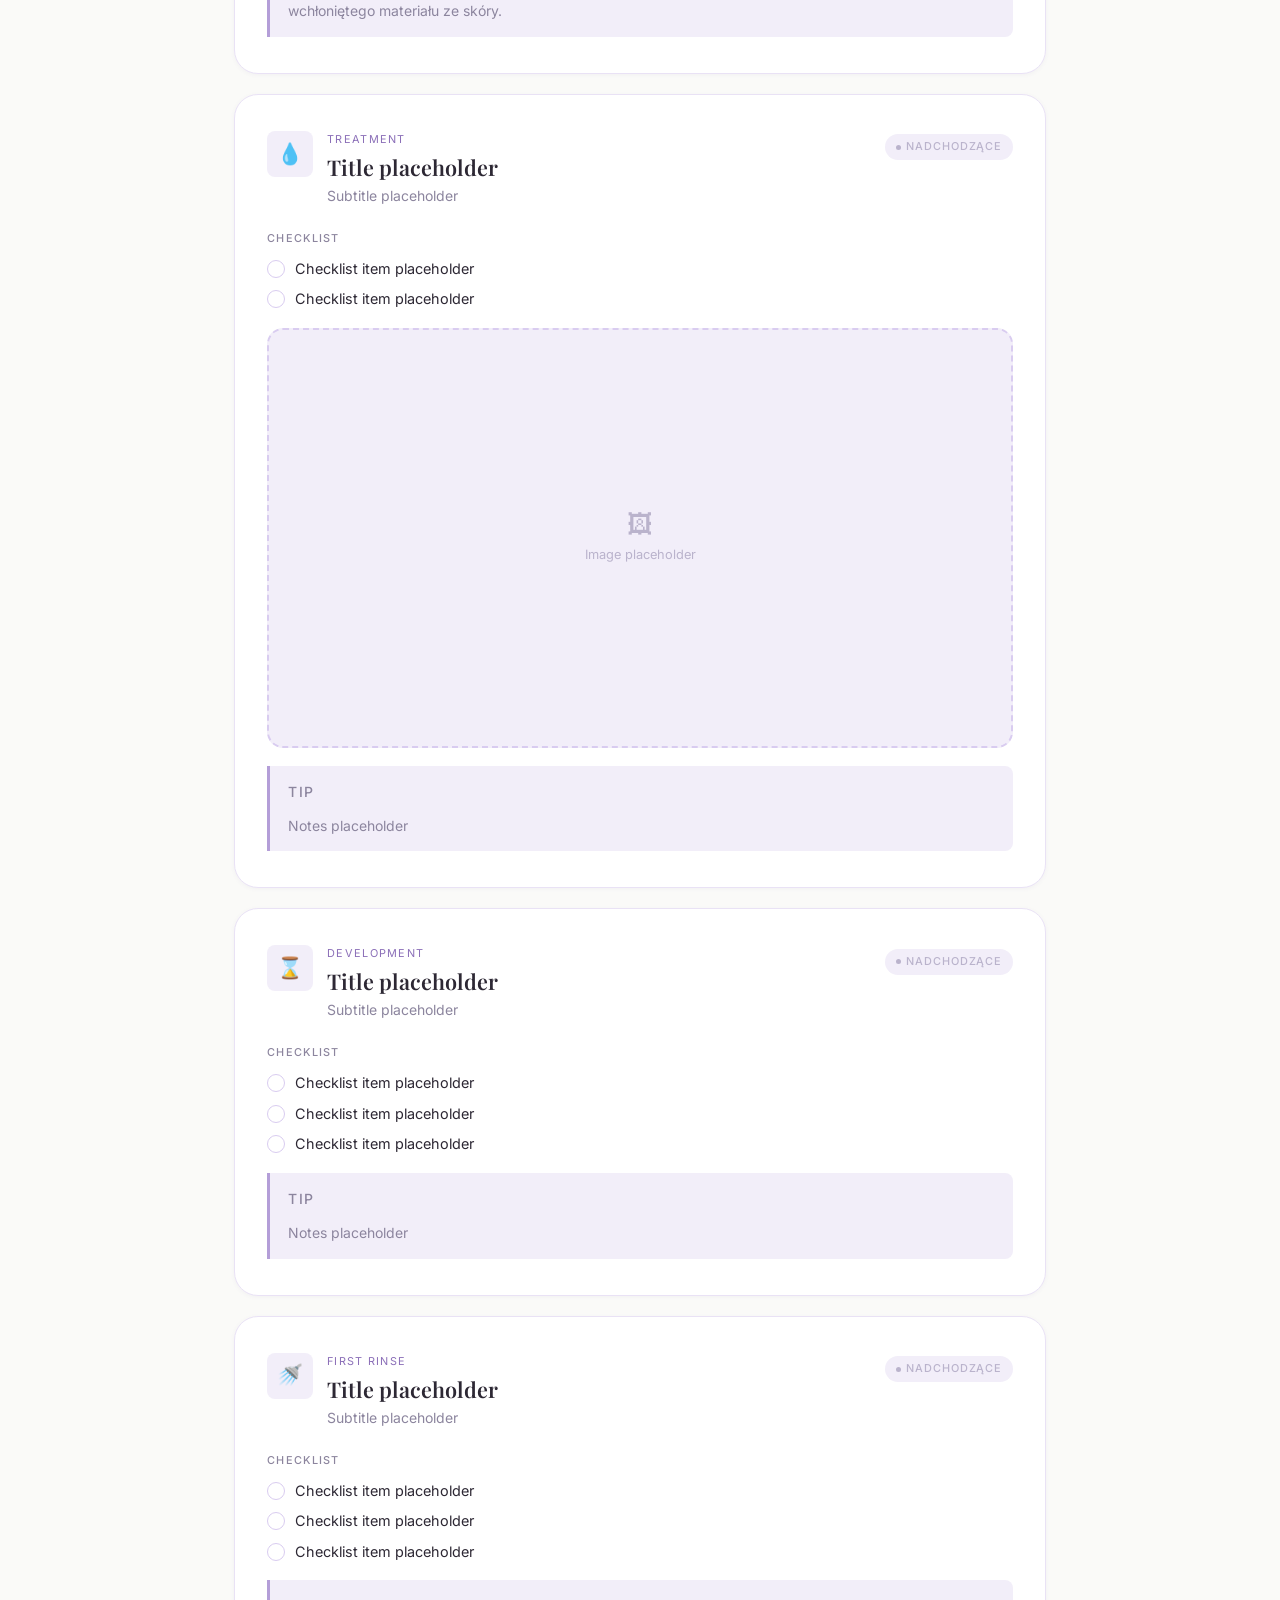
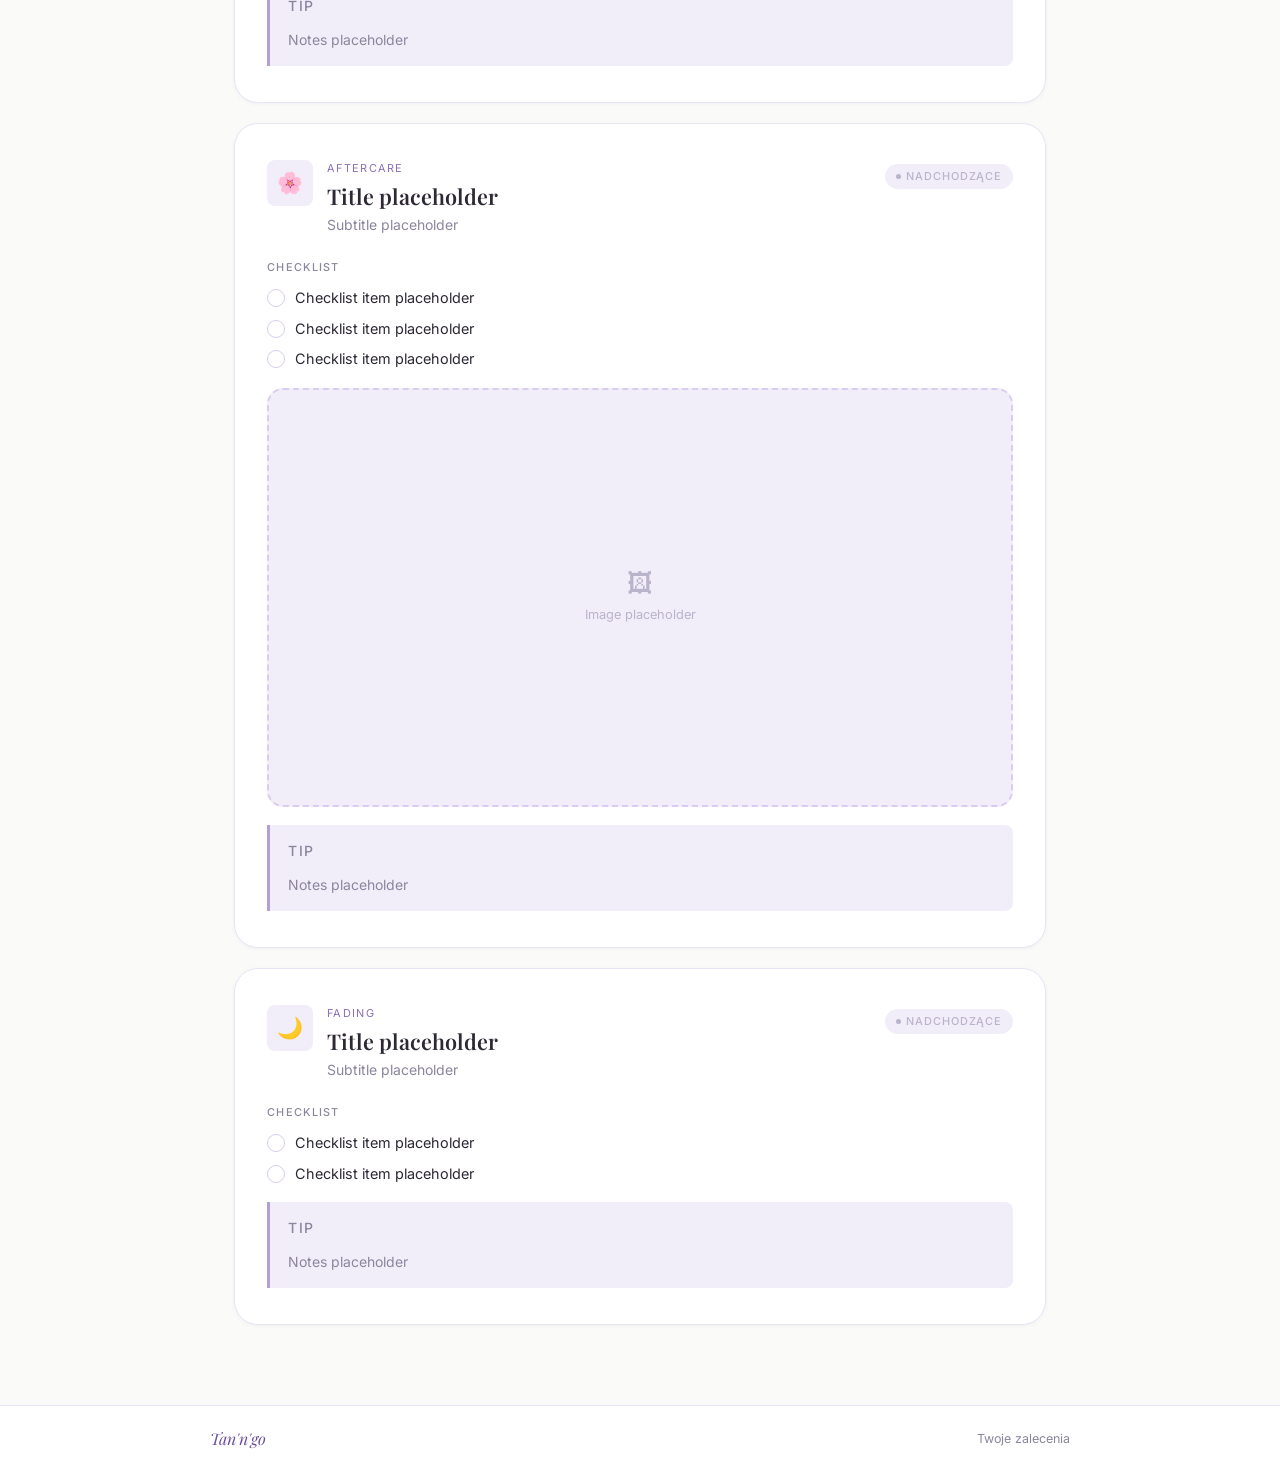
==== commit 9a211690: "fix: typos feat: add book appt generate.html field" ====
--- a/index.html
+++ b/index.html
@@ -43,7 +43,7 @@
       <h2>General Treatment Guide</h2>
       <p>
         Aby uzyskać spersonalizowane zalecenia otwórz link otrzymany od salonu &mdash;
-        zawiera on szczegółowy przebieg.
+        zawiera on szczegółowy przebieg przygotowań i pielęgnacji.
       </p>
     </div>
   </div>
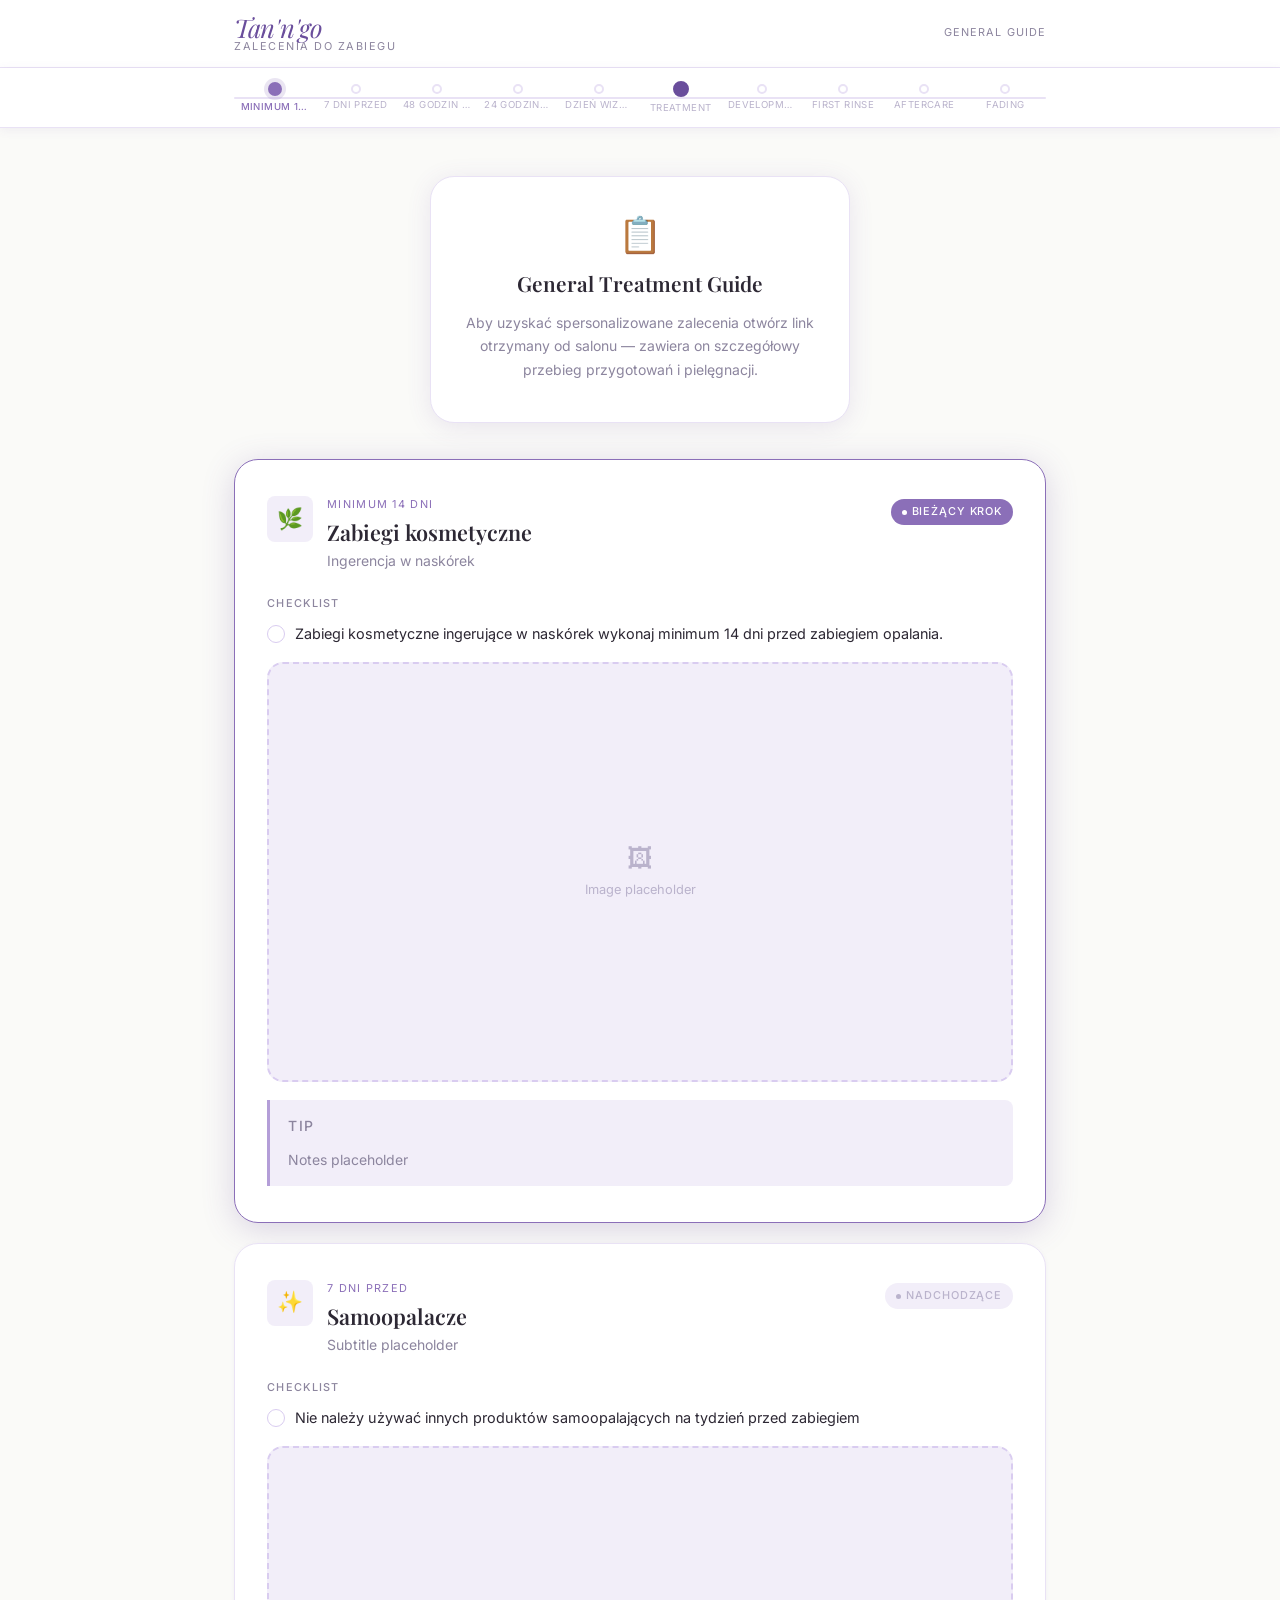
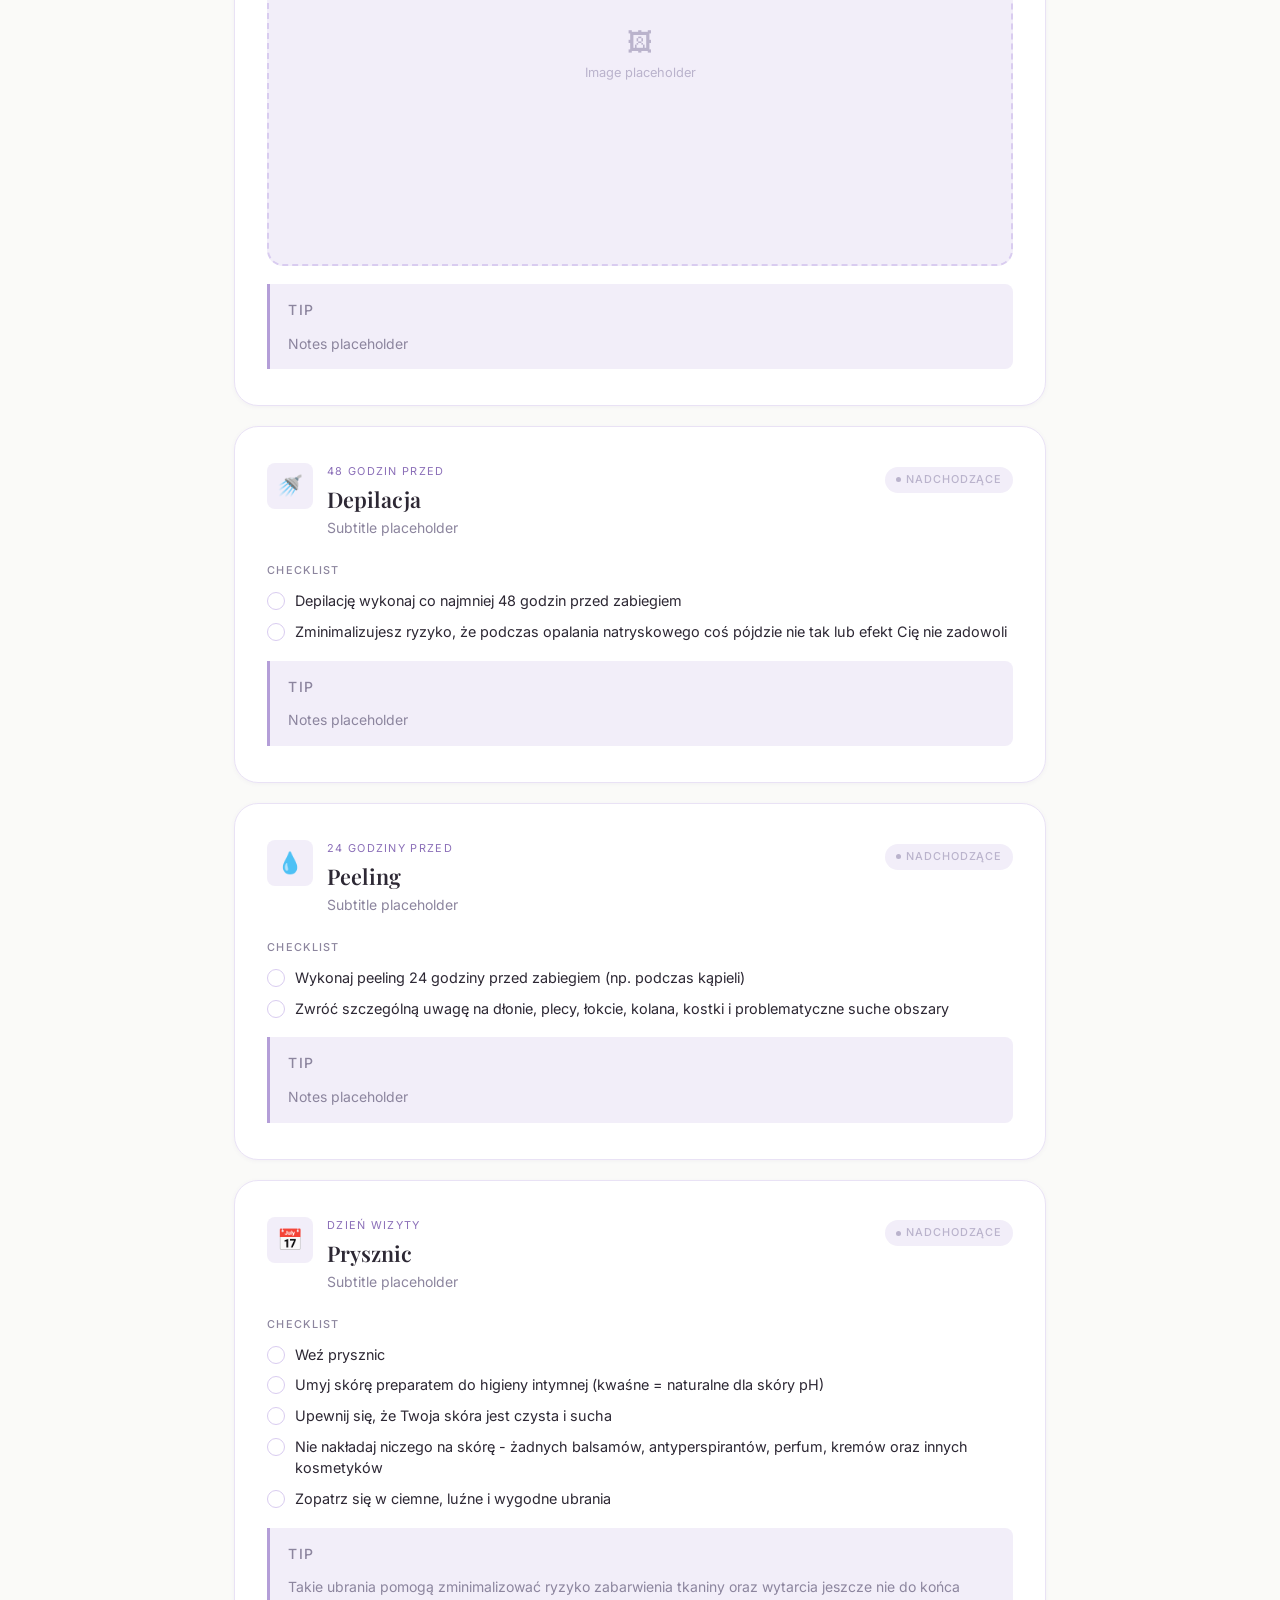
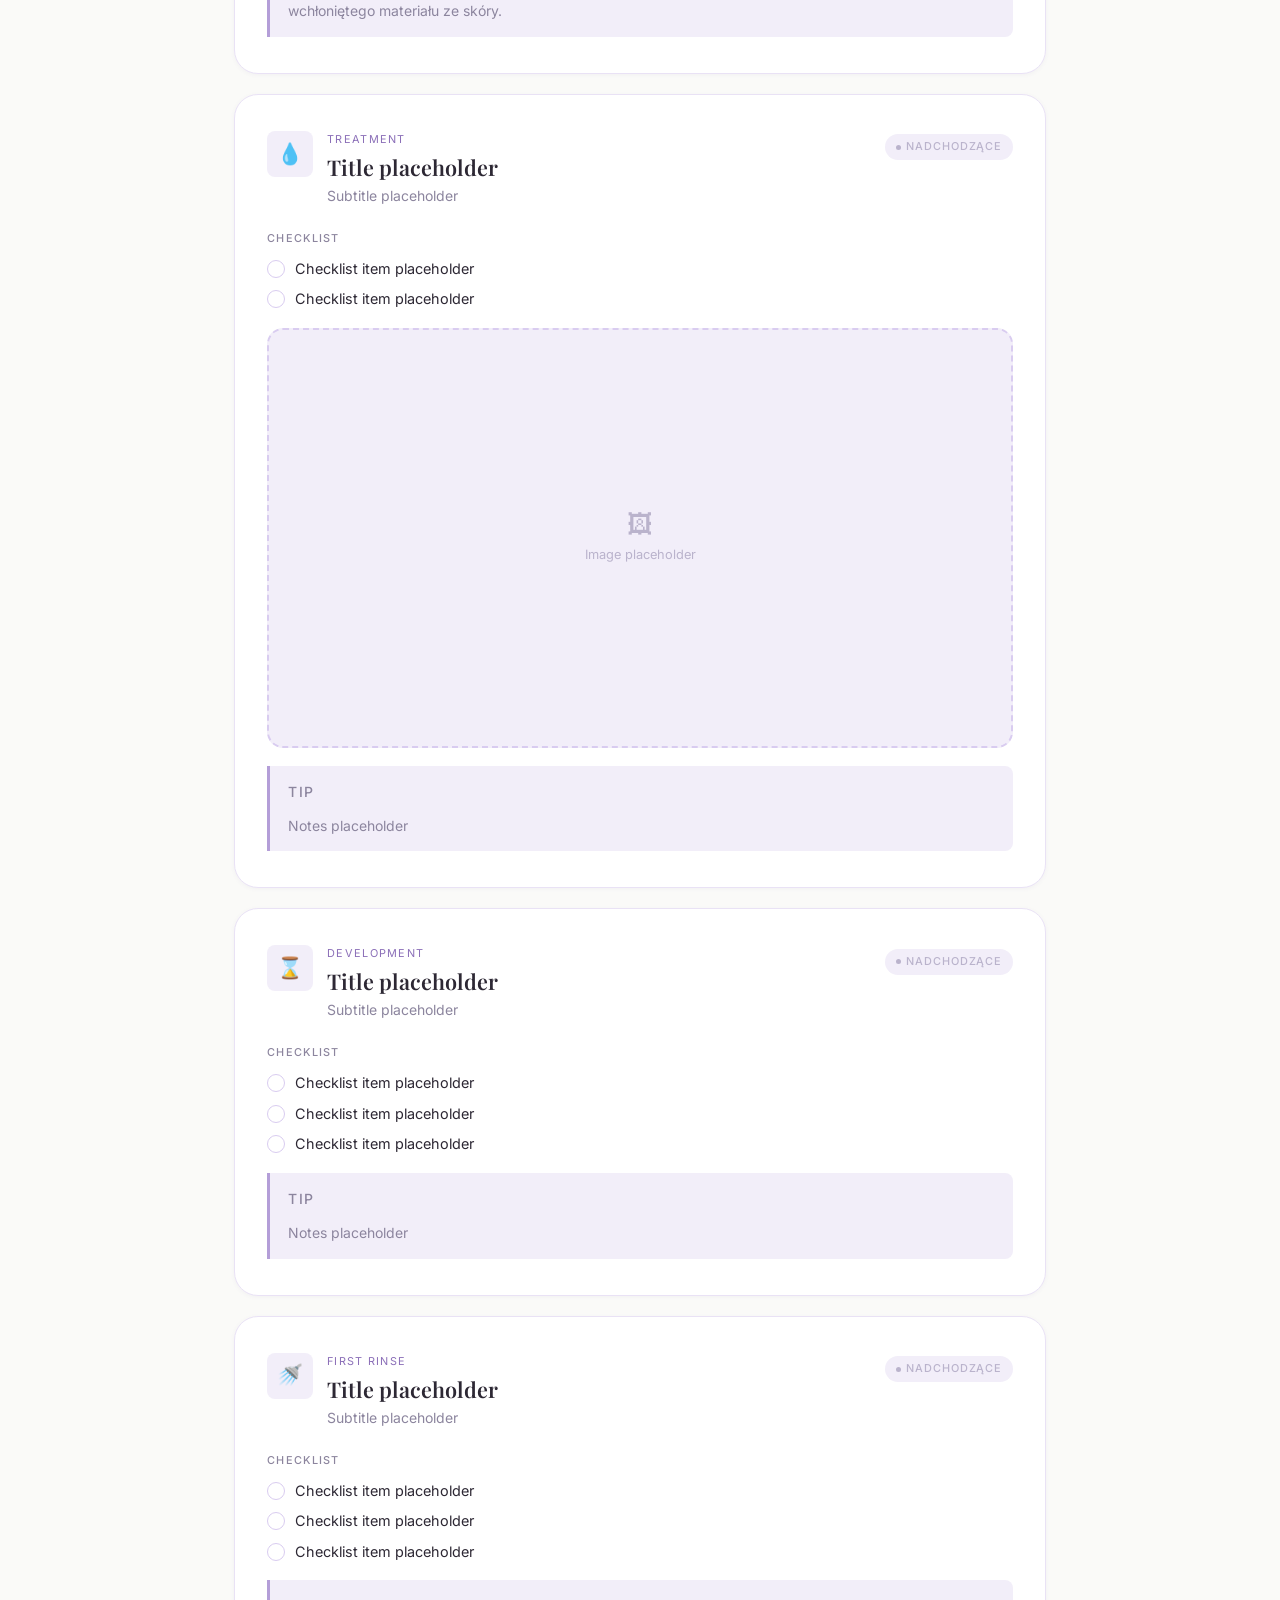
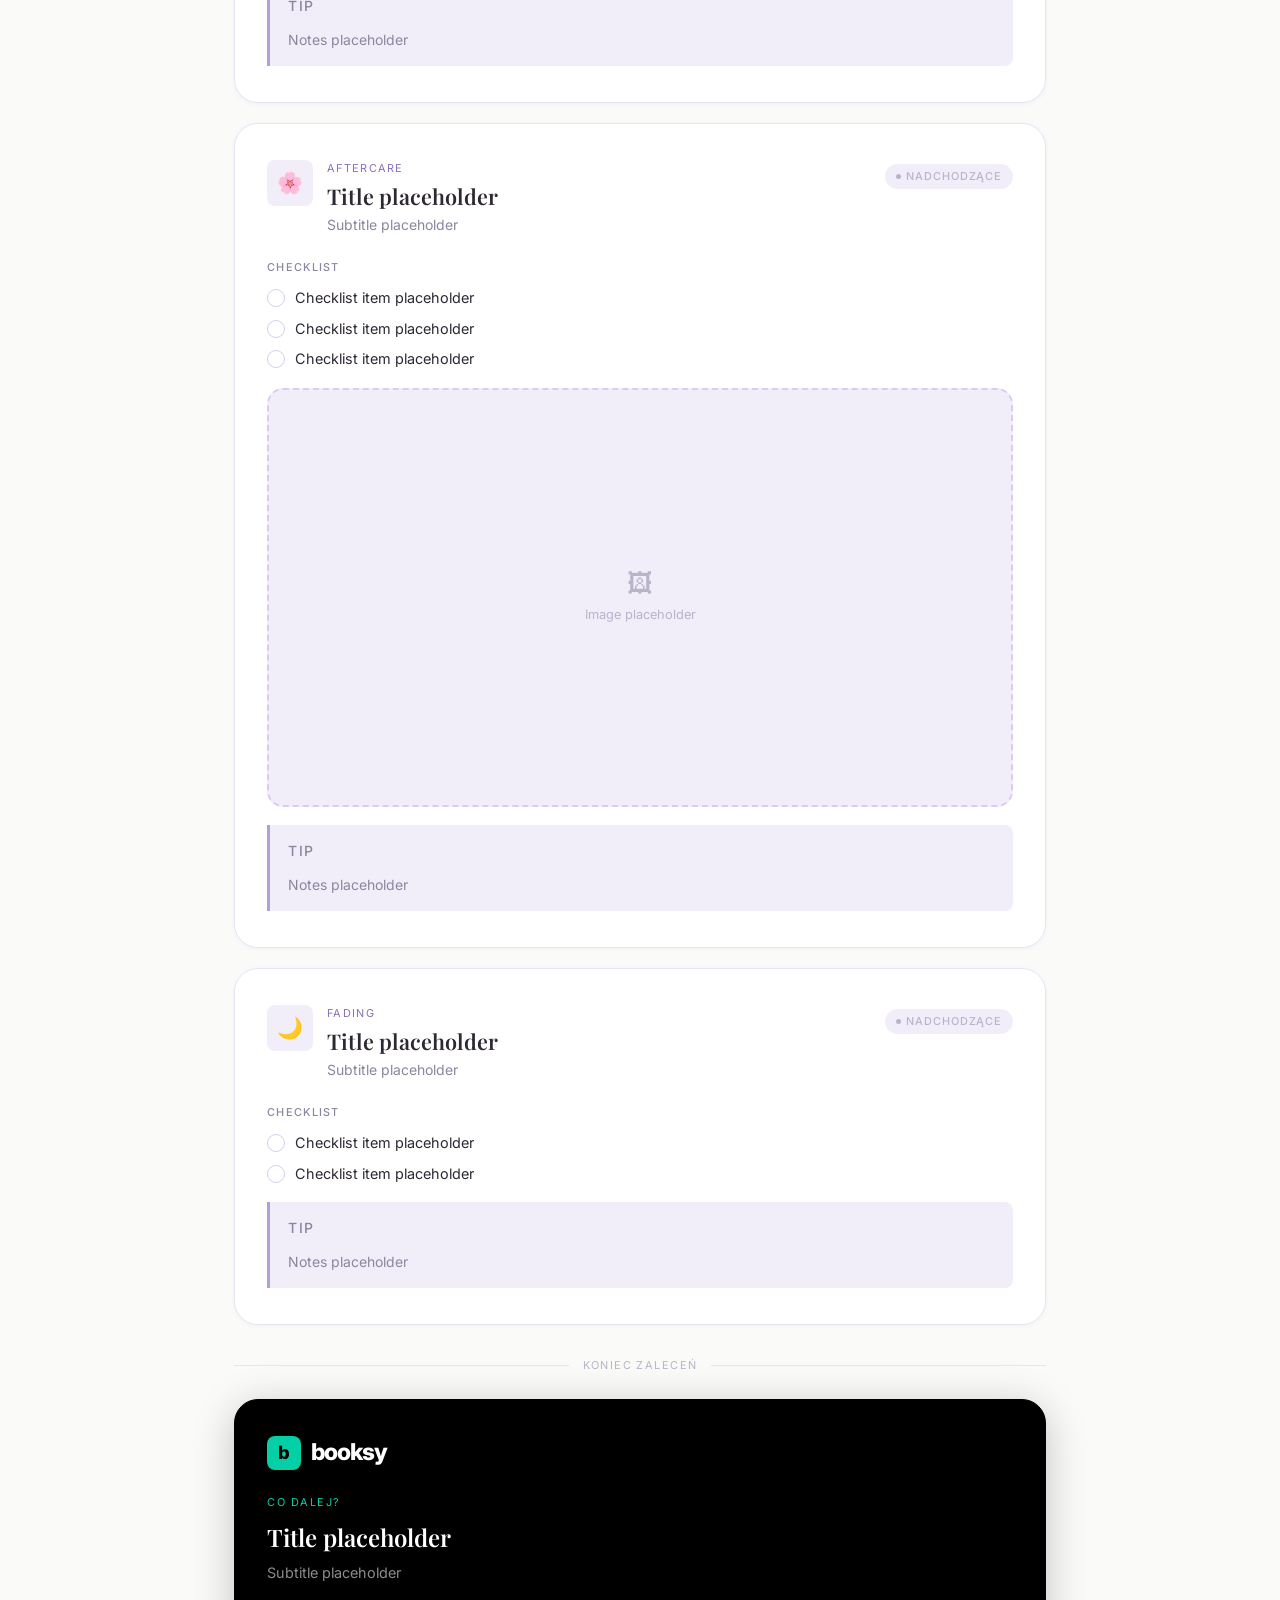
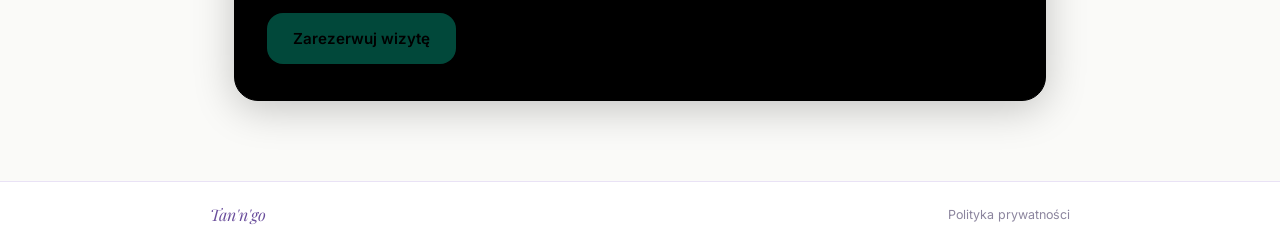
==== commit 221251fa: "feat: add privacy policy page" ====
--- a/index.html
+++ b/index.html
@@ -57,7 +57,9 @@
   <footer class="site-footer">
     <div class="site-footer__inner">
       <span class="site-footer__brand">Tan'n'go</span>
-      <span class="site-footer__copy">Twoje zalecenia</span>
+      <nav class="site-footer__nav" aria-label="Informacje">
+        <a class="site-footer__link" href="privacy.html">Polityka prywatności</a>
+      </nav>
     </div>
   </footer>
 
--- a/styles.css
+++ b/styles.css
@@ -638,6 +638,139 @@
   line-height: 1.7;
 }
 
+/* ── End-of-guide divider ───────────────────────────────── */
+.guide-end-divider {
+  display: flex;
+  align-items: center;
+  gap: 14px;
+  padding: 12px 0 4px;
+}
+
+.guide-end-divider__line {
+  flex: 1;
+  height: 1px;
+  background: var(--c-border);
+}
+
+.guide-end-divider__text {
+  font-size: 0.68rem;
+  text-transform: uppercase;
+  letter-spacing: 0.13em;
+  color: var(--c-text-faint);
+  white-space: nowrap;
+  flex-shrink: 0;
+}
+
+/* ── Booking CTA card (Booksy) ──────────────────────────── */
+.stage-section--booking {
+  background: #000000;
+  border-color: #000000;
+  box-shadow: 0 8px 40px rgba(0, 0, 0, 0.22);
+  /* Override opacity states — this card is always fully visible */
+  opacity: 1 !important;
+}
+
+.stage-section--booking:hover {
+  border-color: #000000;
+  box-shadow: 0 12px 48px rgba(0, 0, 0, 0.28);
+}
+
+/* Booksy logo lockup */
+.booksy-logo {
+  display: flex;
+  align-items: center;
+  gap: 10px;
+  margin-bottom: 24px;
+}
+
+/* The teal rounded-square brand mark */
+.booksy-logo__mark {
+  width: 34px;
+  height: 34px;
+  background: #05CFA6;
+  border-radius: 8px;
+  display: flex;
+  align-items: center;
+  justify-content: center;
+  font-family: var(--f-sans);
+  font-weight: 800;
+  font-size: 1.15rem;
+  color: #000000;
+  letter-spacing: -0.02em;
+  flex-shrink: 0;
+  line-height: 1;
+}
+
+/* "booksy" wordmark */
+.booksy-logo__word {
+  font-family: var(--f-sans);
+  font-weight: 800;
+  font-size: 1.45rem;
+  color: #ffffff;
+  letter-spacing: -0.04em;
+  line-height: 1;
+}
+
+/* CTA text content */
+.booking-cta__eyebrow {
+  font-size: 0.68rem;
+  text-transform: uppercase;
+  letter-spacing: 0.14em;
+  color: #05CFA6;
+  margin-bottom: 10px;
+}
+
+.booking-cta__title {
+  font-family: var(--f-serif);
+  font-size: 1.5rem;
+  font-weight: 600;
+  color: #ffffff;
+  line-height: 1.3;
+  margin-bottom: 8px;
+}
+
+.booking-cta__subtitle {
+  font-size: 0.9rem;
+  color: rgba(255, 255, 255, 0.55);
+  line-height: 1.65;
+  margin-bottom: 28px;
+}
+
+/* Teal CTA button */
+.booksy-btn {
+  display: inline-flex;
+  align-items: center;
+  gap: 6px;
+  background: #05CFA6;
+  color: #000000;
+  font-family: var(--f-sans);
+  font-weight: 600;
+  font-size: 0.95rem;
+  padding: 13px 26px;
+  border-radius: var(--r-md);
+  text-decoration: none;
+  border: none;
+  cursor: pointer;
+  transition: opacity var(--t-fast), transform var(--t-fast);
+  -webkit-tap-highlight-color: transparent;
+}
+
+.booksy-btn:hover {
+  opacity: 0.88;
+  transform: translateY(-1px);
+}
+
+.booksy-btn:active {
+  transform: translateY(0);
+  opacity: 1;
+}
+
+.booksy-btn--disabled {
+  opacity: 0.35;
+  pointer-events: none;
+  cursor: default;
+}
+
 /* ── Animations ─────────────────────────────────────────── */
 @keyframes stage-enter {
   from {
@@ -696,6 +829,23 @@
   color: var(--c-text-muted);
 }
 
+.site-footer__nav {
+  display: flex;
+  align-items: center;
+  gap: 20px;
+}
+
+.site-footer__link {
+  font-size: 0.78rem;
+  color: var(--c-text-muted);
+  text-decoration: none;
+  transition: color var(--t-fast);
+}
+
+.site-footer__link:hover {
+  color: var(--c-purple);
+}
+
 /* ── Responsive: tablet ─────────────────────────────────── */
 @media (max-width: 680px) {
   :root {
@@ -752,7 +902,7 @@
 }
 
 /* ── Responsive: small phone ────────────────────────────── */
-@media (max-width: 400px) {
+@media (max-width: 460px) {
   /* Hide labels on very small screens, keep dots only */
   .timeline-node__label {
     display: none;
